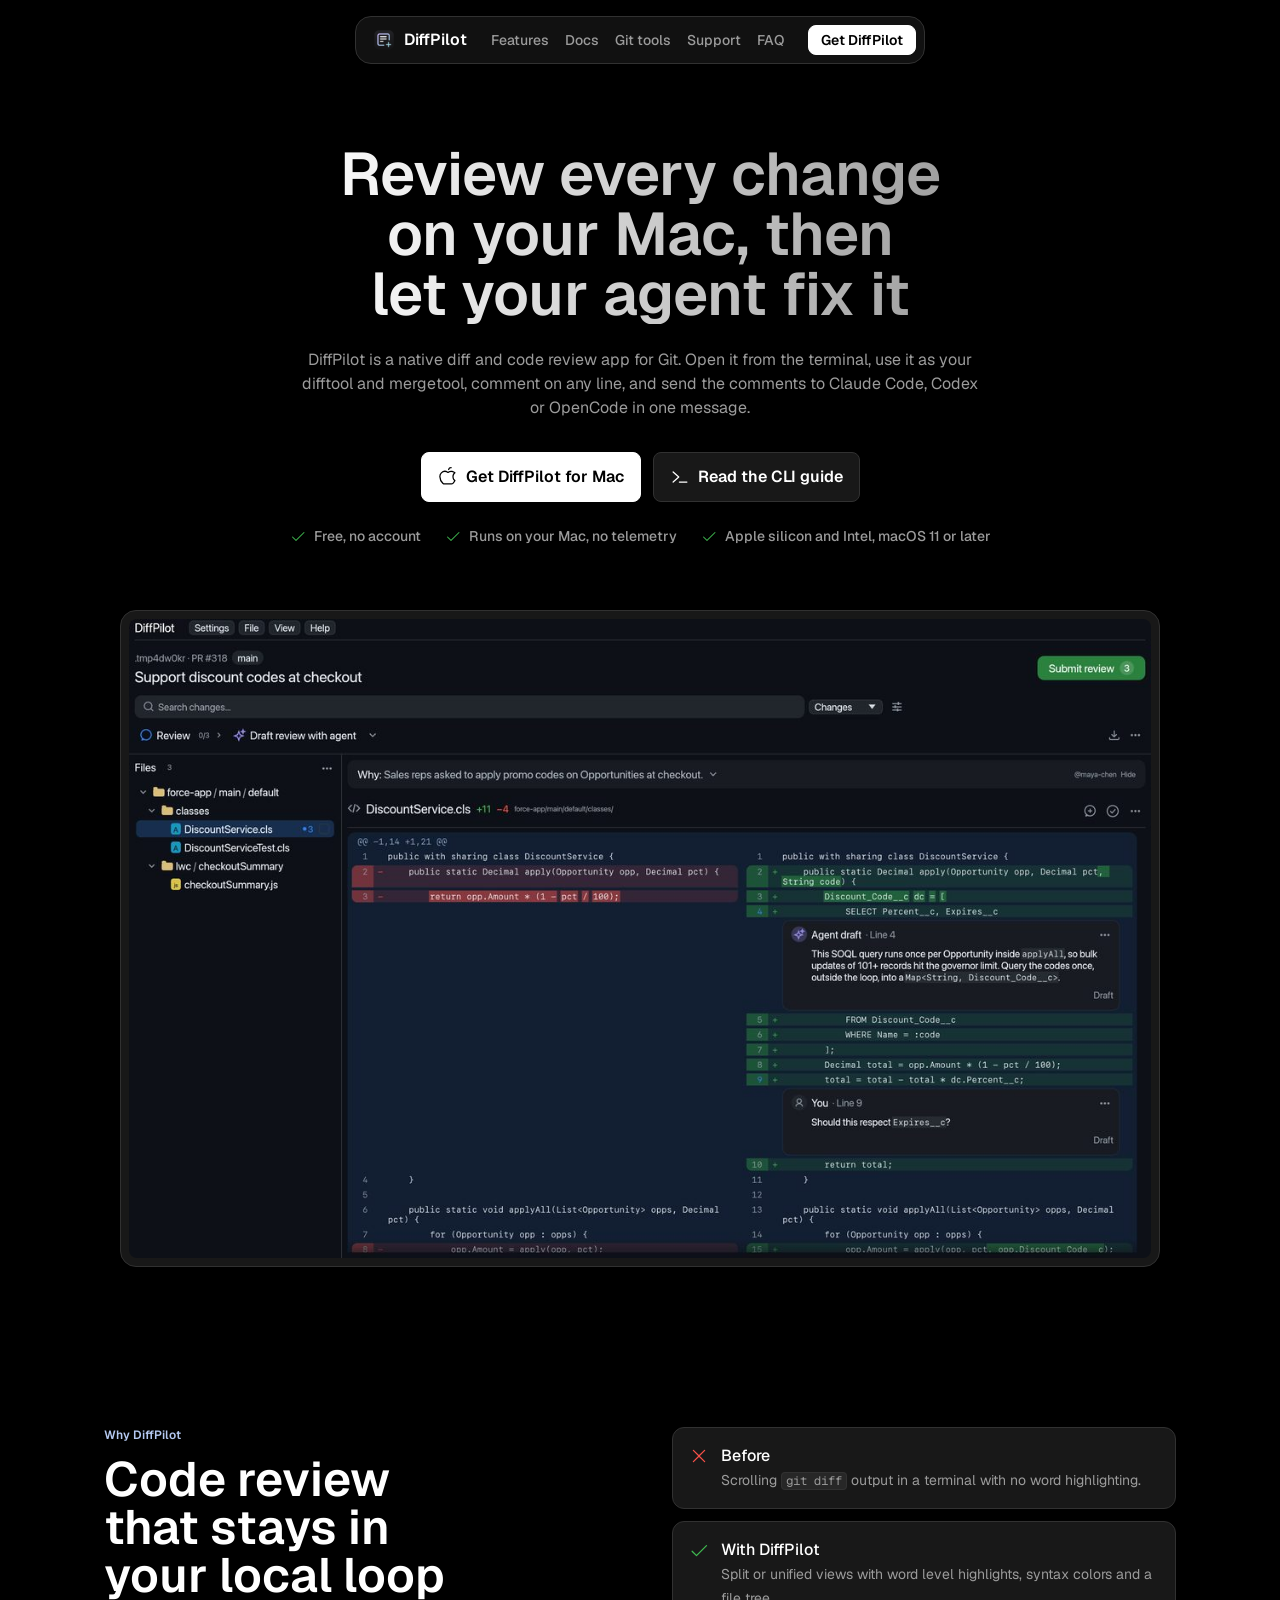
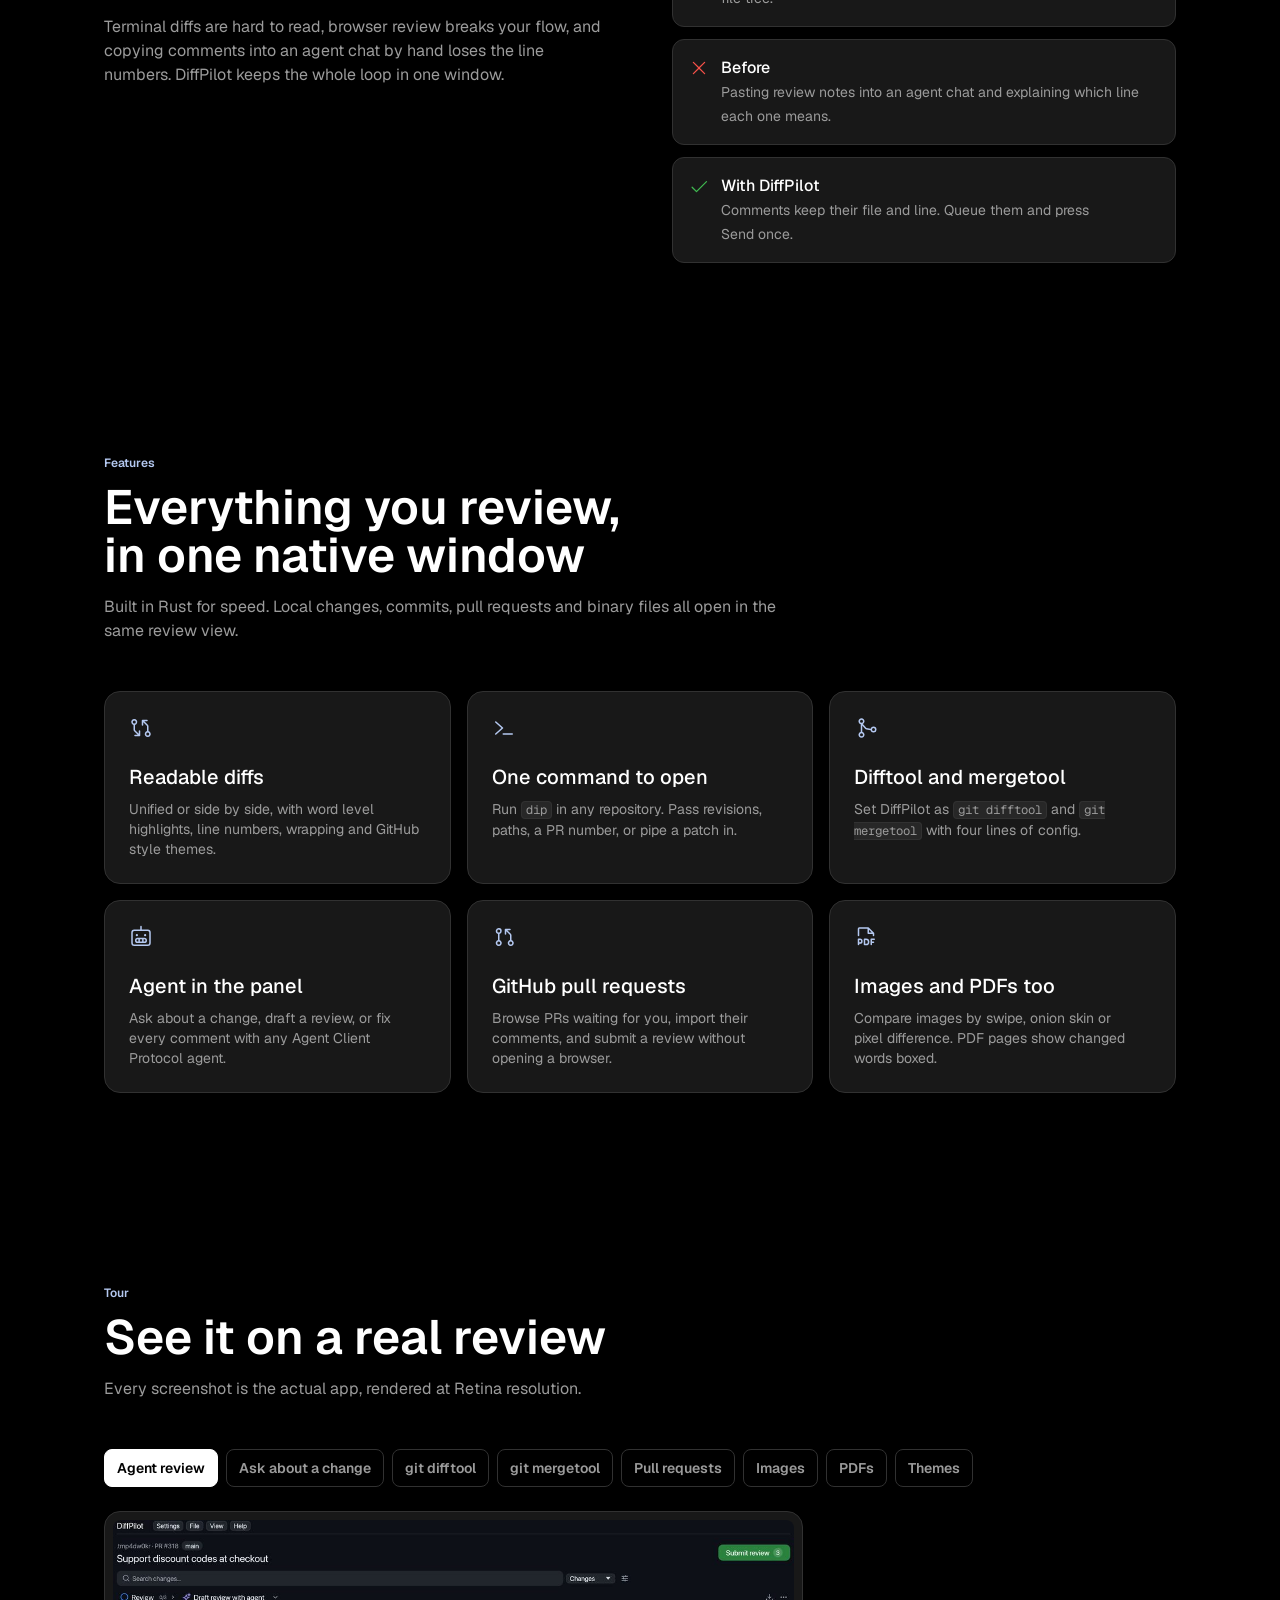
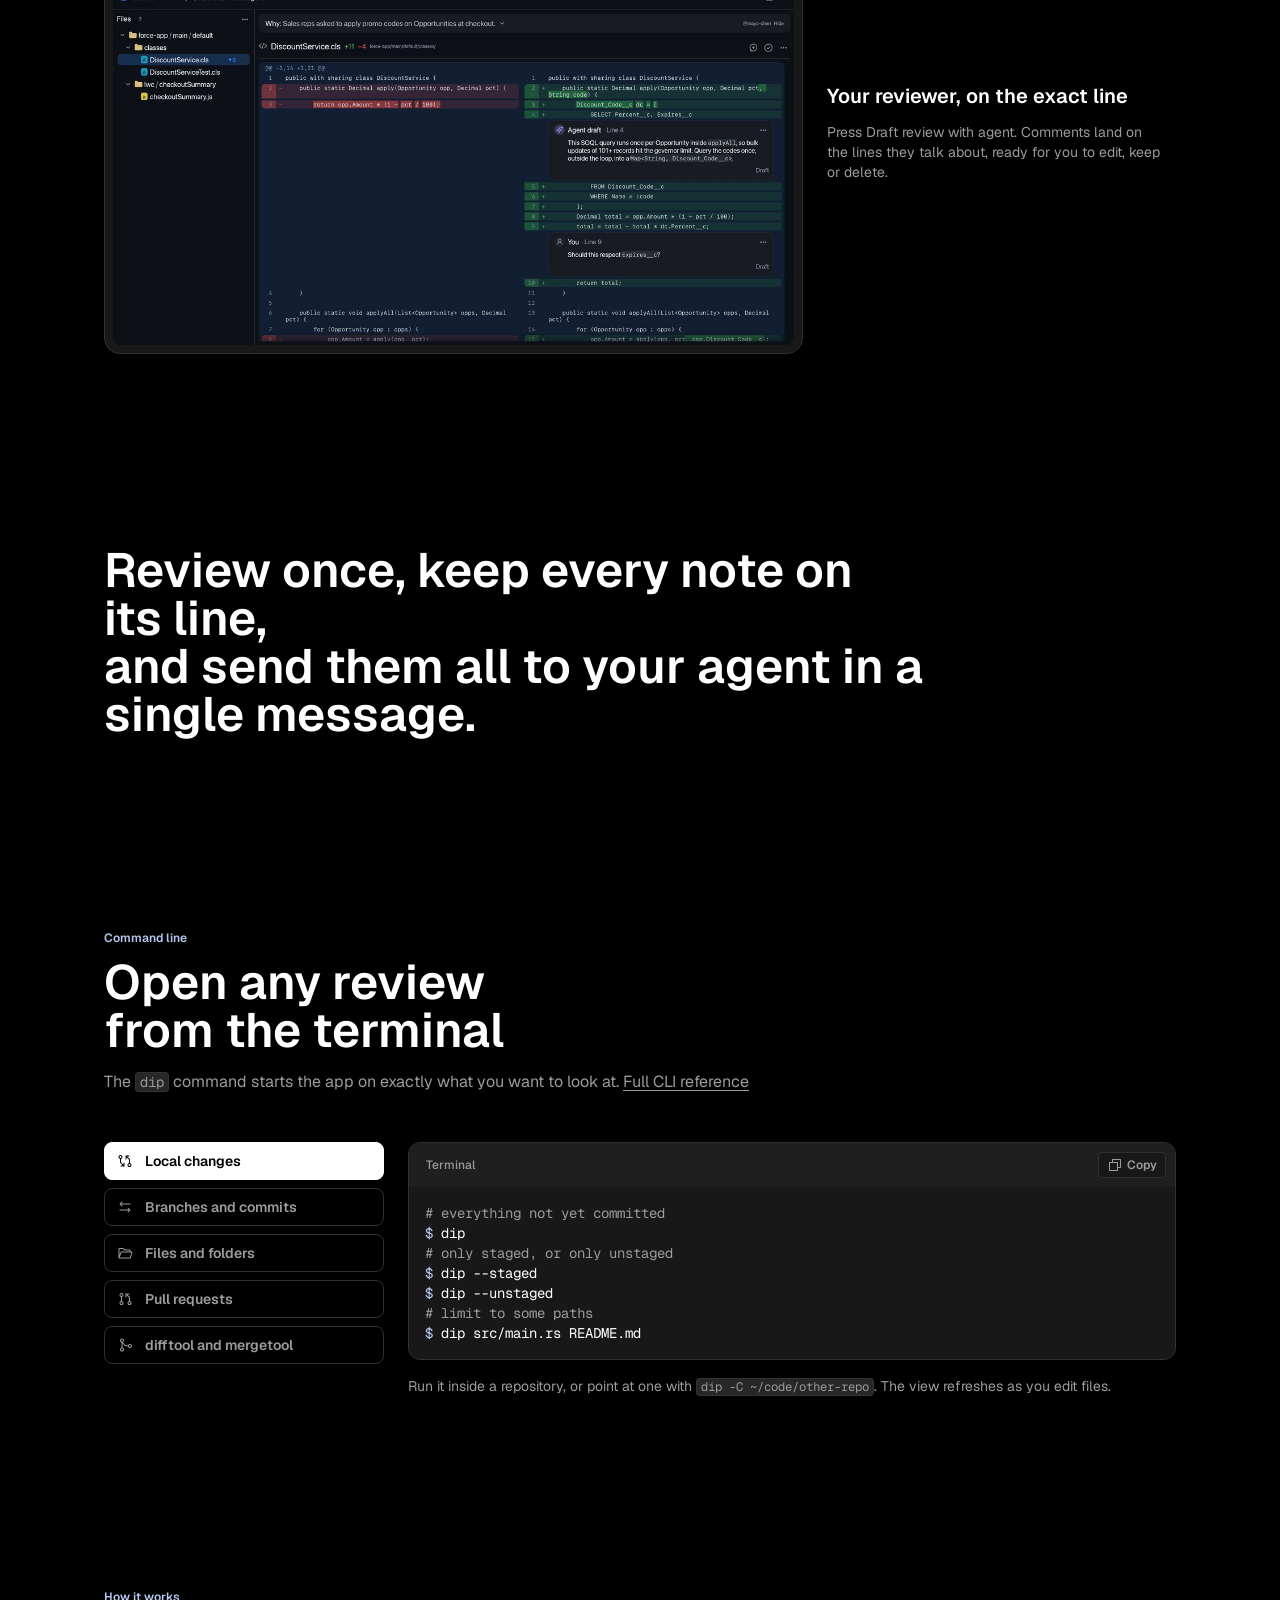
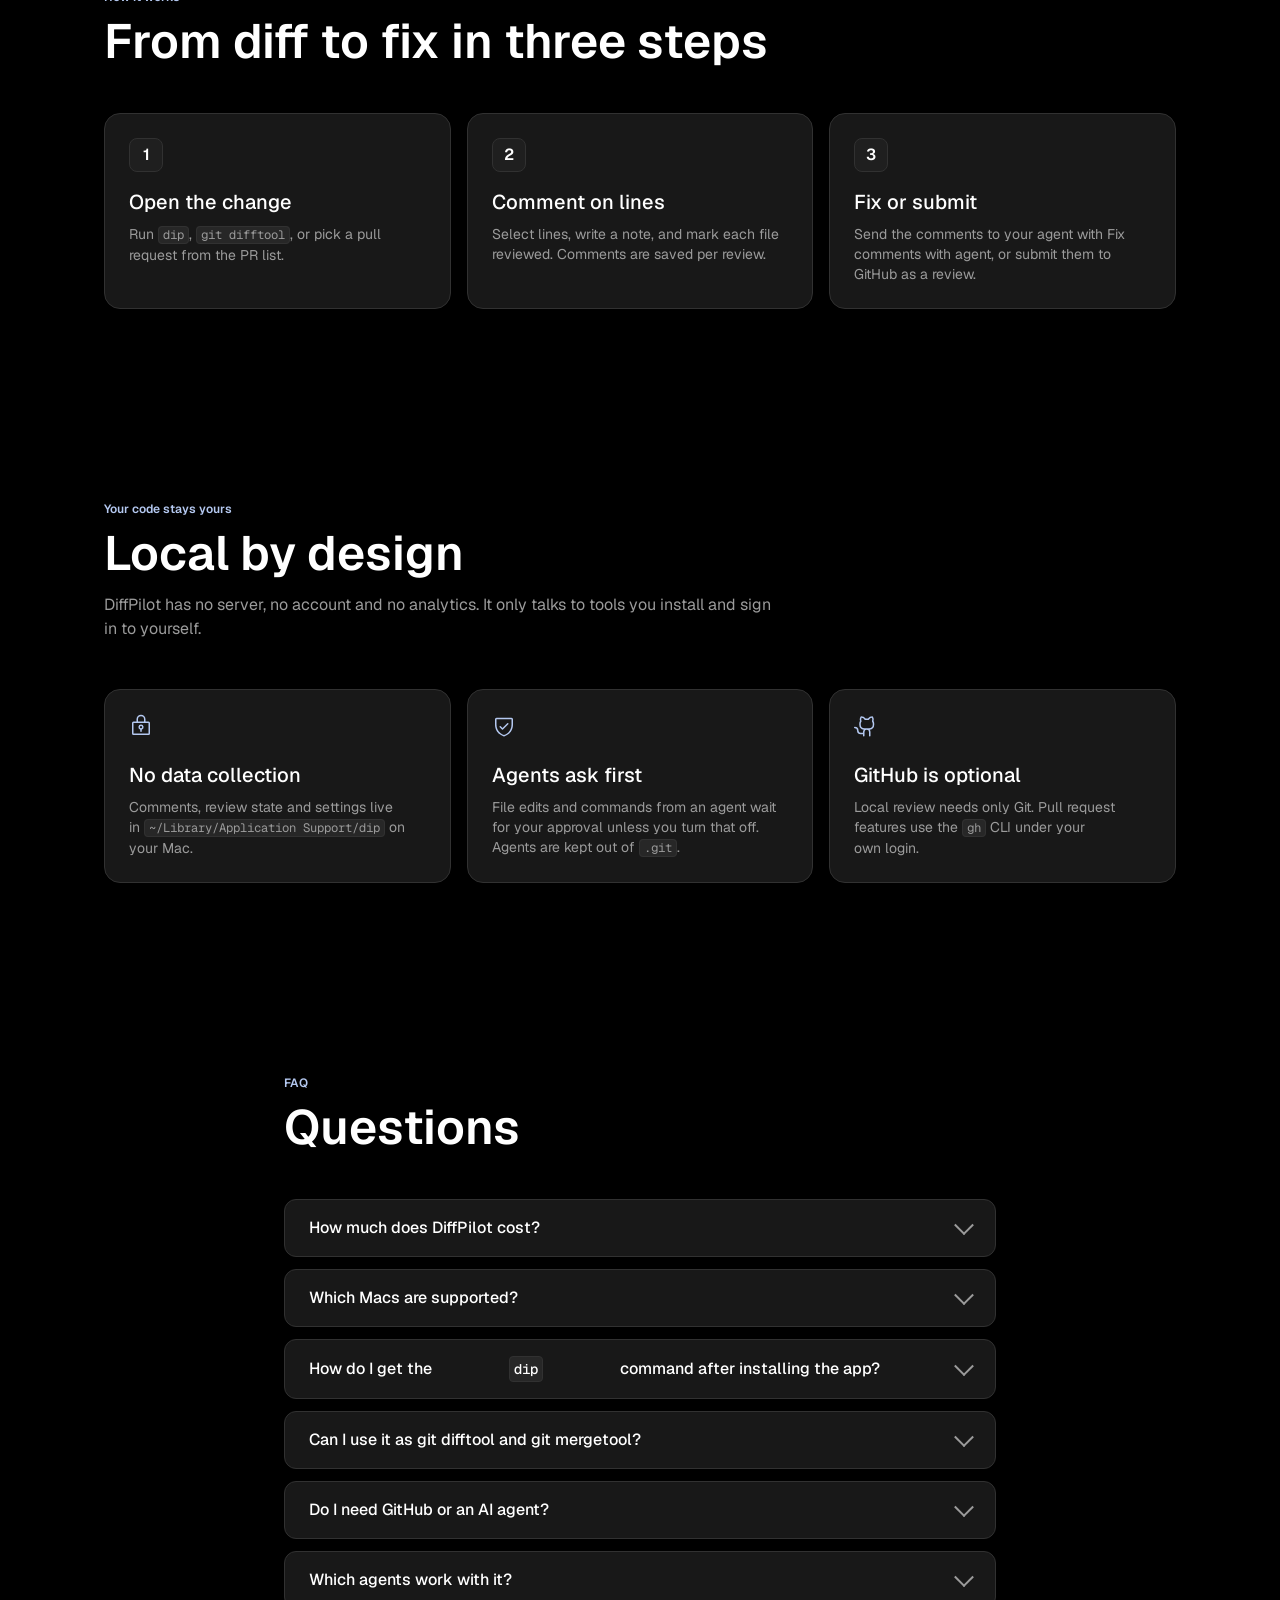
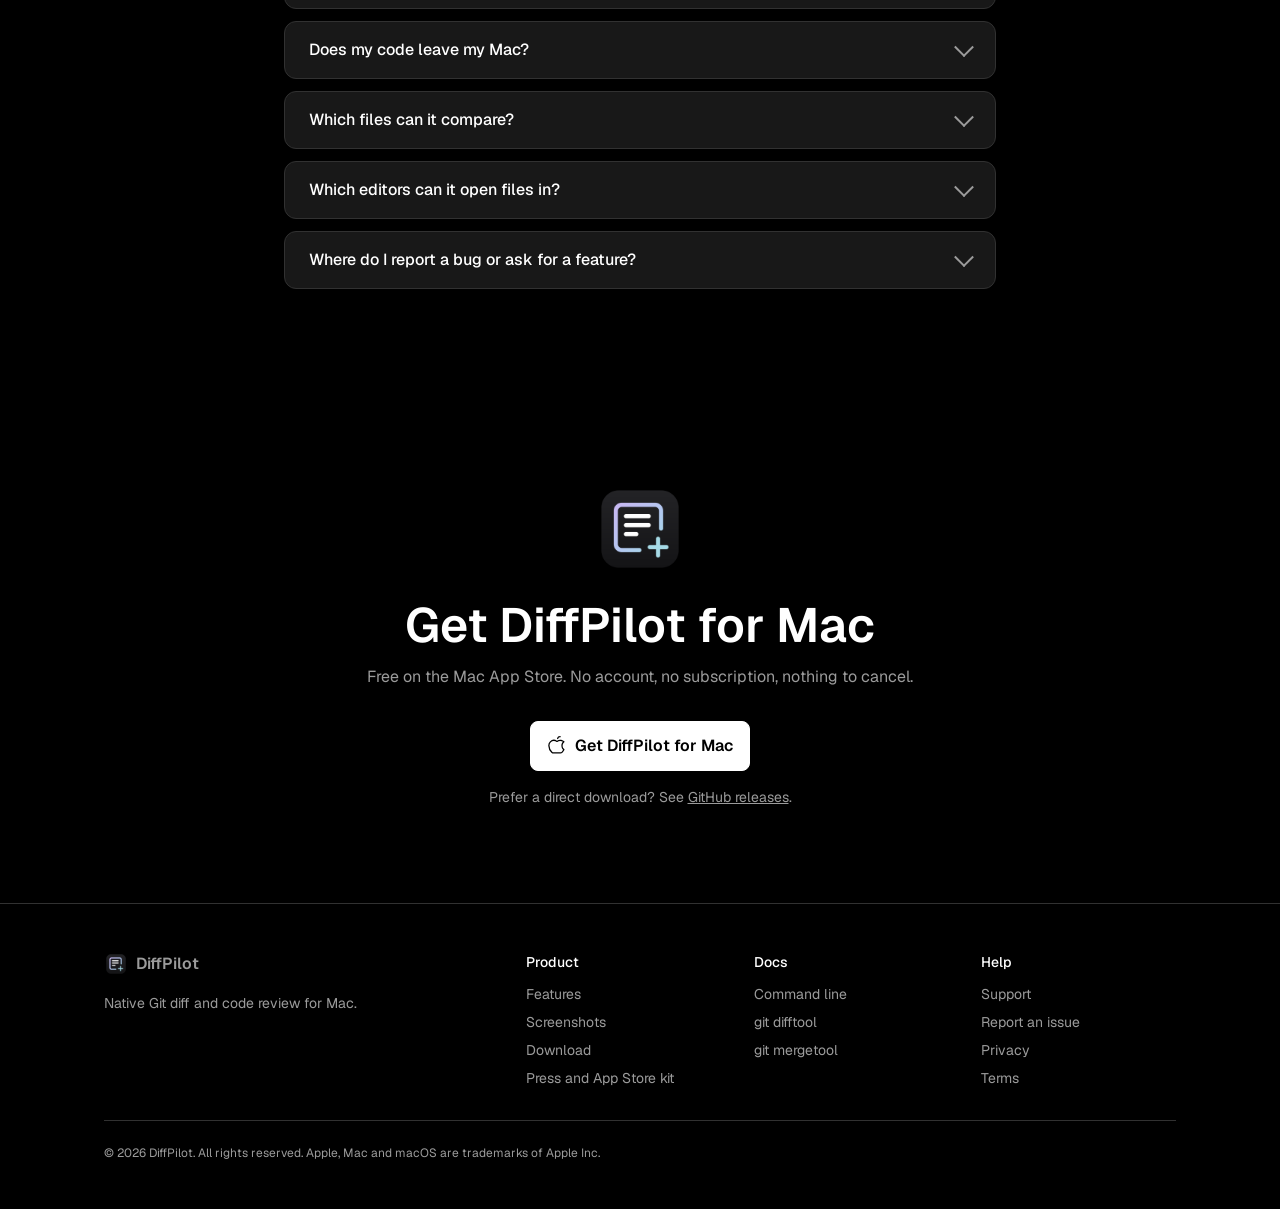
==== index.html @ 8ba7419d "site: add DiffPilot GitHub Pages website Static landing, docs, support, privacy, terms, App Store ki" ====
<!doctype html>
<html lang="en" class="no-js">
<head>
<meta charset="utf-8">
<meta name="viewport" content="width=device-width,initial-scale=1">
<title>DiffPilot: native Git diff and code review for Mac</title>
<meta name="description" content="Review local changes, pull requests, images and PDFs in a fast native Mac app. Use it as your git difftool and mergetool, and send review comments to your coding agent in one step.">
<link rel="canonical" href="https://tzutalin.github.io/DiffPilot/">
<meta property="og:title" content="DiffPilot: native Git diff and code review for Mac">
<meta property="og:description" content="Review local changes and pull requests in a native Mac app, then hand the comments to your coding agent.">
<meta property="og:type" content="website">
<meta property="og:url" content="https://tzutalin.github.io/DiffPilot/">
<meta property="og:image" content="https://tzutalin.github.io/DiffPilot/assets/og.jpg">
<meta name="twitter:card" content="summary_large_image">
<meta name="theme-color" content="#000000">
<link rel="icon" href="favicon.png" type="image/png">
<link rel="apple-touch-icon" href="apple-touch-icon.png">
<link rel="preload" href="assets/fonts/geist.woff2" as="font" type="font/woff2" crossorigin>
<link rel="stylesheet" href="styles.css">
<script type="application/ld+json">
{"@context":"https://schema.org","@type":"SoftwareApplication","name":"DiffPilot","operatingSystem":"macOS 11 or later","applicationCategory":"DeveloperApplication","description":"Native Git diff and code review app for Mac with a command line tool, git difftool and mergetool support, and coding agent integration.","url":"https://tzutalin.github.io/DiffPilot/","image":"https://tzutalin.github.io/DiffPilot/assets/og.jpg"}
</script>
</head>
<body>
<a class="skip" href="#main">Skip to content</a>
<header>
<nav class="nav" aria-label="Primary">
  <a class="brand title-3" href="./" aria-current="page"><img src="assets/app-icon.png" alt="" width="24" height="24">DiffPilot</a>
  <div class="links body-5" id="menu">
    <a href="#features">Features</a>
    <a href="docs.html">Docs</a>
    <a href="docs.html#git-difftool">Git tools</a>
    <a href="support.html">Support</a>
    <a href="#faq">FAQ</a>
  </div>
  <a class="btn primary sm cta" href="#download">Get DiffPilot</a>
  <button class="toggle" type="button" aria-label="Open menu" aria-expanded="false" aria-controls="menu"><span></span><span></span></button>
</nav>
</header>

<main id="main">
<!-- Hero -->
<section class="hero">
  <div class="wrap">
    <h1 class="heading-1">Review every change<br class="lg-br"> on your Mac, then<br class="lg-br"> let your agent fix it</h1>
    <p class="sub body-3">DiffPilot is a native diff and code review app for Git. Open it from the terminal, use it as your difftool and mergetool, comment on any line, and send the comments to Claude Code, Codex or OpenCode in one message.</p>
    <div class="actions">
      <a class="btn primary lg" href="#download"><span class="i" style="--src:url(assets/icons/apple-logo.svg)"></span>Get DiffPilot for Mac</a>
      <a class="btn lg" href="docs.html"><span class="i" style="--src:url(assets/icons/terminal.svg)"></span>Read the CLI guide</a>
    </div>
    <ul class="proof caption-1">
      <li><span class="i i-sm" style="--src:url(assets/icons/check.svg)"></span>Free, no account</li>
      <li><span class="i i-sm" style="--src:url(assets/icons/check.svg)"></span>Runs on your Mac, no telemetry</li>
      <li><span class="i i-sm" style="--src:url(assets/icons/check.svg)"></span>Apple silicon and Intel, macOS 11 or later</li>
    </ul>
    <div class="frame">
      <img src="assets/screens/agent-review.jpg" srcset="assets/screens/agent-review-sm.jpg 1200w, assets/screens/agent-review.jpg 2000w" sizes="(min-width:1100px) 1024px, 100vw" width="2000" height="1250" alt="DiffPilot reviewing a Salesforce Apex pull request in split view, with agent drafted comments placed on lines 4 and 16 and the agent panel open on the right" fetchpriority="high">
    </div>
  </div>
</section>

<!-- Problem to solution -->
<section aria-labelledby="why-title">
  <div class="wrap split">
    <div class="head reveal">
      <span class="eyebrow caption-3">Why DiffPilot</span>
      <h2 id="why-title" class="heading-2">Code review that stays in your local loop</h2>
      <p class="body-3">Terminal diffs are hard to read, browser review breaks your flow, and copying comments into an agent chat by hand loses the line numbers. DiffPilot keeps the whole loop in one window.</p>
    </div>
    <ul class="compare-list reveal">
      <li><span class="i x" style="--src:url(assets/icons/x.svg)"></span><span><span class="body-2">Before</span><br><span class="body-6 before">Scrolling <code>git diff</code> output in a terminal with no word highlighting.</span></span></li>
      <li><span class="i ok" style="--src:url(assets/icons/check.svg)"></span><span><span class="body-2">With DiffPilot</span><br><span class="body-6 before">Split or unified views with word level highlights, syntax colors and a file tree.</span></span></li>
      <li><span class="i x" style="--src:url(assets/icons/x.svg)"></span><span><span class="body-2">Before</span><br><span class="body-6 before">Pasting review notes into an agent chat and explaining which line each one means.</span></span></li>
      <li><span class="i ok" style="--src:url(assets/icons/check.svg)"></span><span><span class="body-2">With DiffPilot</span><br><span class="body-6 before">Comments keep their file and line. Queue them and press Send once.</span></span></li>
    </ul>
  </div>
</section>

<!-- Benefits -->
<section id="features" aria-labelledby="features-title">
  <div class="wrap">
    <div class="head reveal">
      <span class="eyebrow caption-3">Features</span>
      <h2 id="features-title" class="heading-2">Everything you review, in one native window</h2>
      <p class="body-3">Built in Rust for speed. Local changes, commits, pull requests and binary files all open in the same review view.</p>
    </div>
    <div class="grid three">
      <article class="card reveal"><span class="i i-lg" style="--src:url(assets/icons/git-diff.svg)"></span><h3 class="title-1">Readable diffs</h3><p class="body-6">Unified or side by side, with word level highlights, line numbers, wrapping and GitHub style themes.</p></article>
      <article class="card reveal"><span class="i i-lg" style="--src:url(assets/icons/terminal.svg)"></span><h3 class="title-1">One command to open</h3><p class="body-6">Run <code>dip</code> in any repository. Pass revisions, paths, a PR number, or pipe a patch in.</p></article>
      <article class="card reveal"><span class="i i-lg" style="--src:url(assets/icons/git-merge.svg)"></span><h3 class="title-1">Difftool and mergetool</h3><p class="body-6">Set DiffPilot as <code>git difftool</code> and <code>git mergetool</code> with four lines of config.</p></article>
      <article class="card reveal"><span class="i i-lg" style="--src:url(assets/icons/robot.svg)"></span><h3 class="title-1">Agent in the panel</h3><p class="body-6">Ask about a change, draft a review, or fix every comment with any Agent Client Protocol agent.</p></article>
      <article class="card reveal"><span class="i i-lg" style="--src:url(assets/icons/git-pull-request.svg)"></span><h3 class="title-1">GitHub pull requests</h3><p class="body-6">Browse PRs waiting for you, import their comments, and submit a review without opening a browser.</p></article>
      <article class="card reveal"><span class="i i-lg" style="--src:url(assets/icons/file-pdf.svg)"></span><h3 class="title-1">Images and PDFs too</h3><p class="body-6">Compare images by swipe, onion skin or pixel difference. PDF pages show changed words boxed.</p></article>
    </div>
  </div>
</section>

<!-- Showcase -->
<section id="tour" aria-labelledby="tour-title">
  <div class="wrap">
    <div class="head reveal">
      <span class="eyebrow caption-3">Tour</span>
      <h2 id="tour-title" class="heading-2">See it on a real review</h2>
      <p class="body-3">Every screenshot is the actual app, rendered at Retina resolution.</p>
    </div>
    <div class="tabs reveal" role="tablist" aria-label="Screenshots">
      <button class="tab" role="tab" id="t-agent" aria-controls="p-agent" aria-selected="true">Agent review</button>
      <button class="tab" role="tab" id="t-ask" aria-controls="p-ask" aria-selected="false" tabindex="-1">Ask about a change</button>
      <button class="tab" role="tab" id="t-difftool" aria-controls="p-difftool" aria-selected="false" tabindex="-1">git difftool</button>
      <button class="tab" role="tab" id="t-merge" aria-controls="p-merge" aria-selected="false" tabindex="-1">git mergetool</button>
      <button class="tab" role="tab" id="t-prs" aria-controls="p-prs" aria-selected="false" tabindex="-1">Pull requests</button>
      <button class="tab" role="tab" id="t-image" aria-controls="p-image" aria-selected="false" tabindex="-1">Images</button>
      <button class="tab" role="tab" id="t-pdf" aria-controls="p-pdf" aria-selected="false" tabindex="-1">PDFs</button>
      <button class="tab" role="tab" id="t-themes" aria-controls="p-themes" aria-selected="false" tabindex="-1">Themes</button>
    </div>
    <div class="panel" role="tabpanel" id="p-agent" aria-labelledby="t-agent">
      <div class="frame"><a class="zoom" href="assets/screens/agent-review.jpg"><img loading="lazy" src="assets/screens/agent-review-sm.jpg" width="1200" height="750" alt="Agent drafted review comments on a Salesforce DiscountService class"></a></div>
      <div><h3 class="heading-6">Your reviewer, on the exact line</h3><p class="body-6">Press Draft review with agent. Comments land on the lines they talk about, ready for you to edit, keep or delete.</p></div>
    </div>
    <div class="panel" role="tabpanel" id="p-ask" aria-labelledby="t-ask" hidden>
      <div class="frame"><a class="zoom" href="assets/screens/ask-agent.jpg"><img loading="lazy" src="assets/screens/ask-agent-sm.jpg" width="1200" height="750" alt="Agent panel explaining the selected lines, listing risks and a recommendation"></a></div>
      <div><h3 class="heading-6">Ask about any change</h3><p class="body-6">Select lines and choose Ask agent. The answer shows up in the side panel, with risks and a suggested fix.</p></div>
    </div>
    <div class="panel" role="tabpanel" id="p-difftool" aria-labelledby="t-difftool" hidden>
      <div class="frame"><a class="zoom" href="assets/screens/difftool.jpg"><img loading="lazy" src="assets/screens/difftool-sm.jpg" width="1200" height="750" alt="DiffPilot opened by git difftool, showing two changed Apex classes in split view"></a></div>
      <div><h3 class="heading-6">git difftool, every file at once</h3><p class="body-6">With <code>--dir-diff</code>, all changed files open in one window with a file tree. Copy a block from one side to the other with the arrow buttons.</p><p class="body-6"><a href="docs.html#git-difftool">Set it up</a></p></div>
    </div>
    <div class="panel" role="tabpanel" id="p-merge" aria-labelledby="t-merge" hidden>
      <div class="frame"><a class="zoom" href="assets/screens/mergetool.jpg"><img loading="lazy" src="assets/screens/mergetool-sm.jpg" width="1200" height="750" alt="Three way merge view with local, base and remote columns for each conflict"></a></div>
      <div><h3 class="heading-6">Three way merge for conflicts</h3><p class="body-6">Local, base and remote sit side by side for every conflict. Pick a side, combine both, or type the resolution, then Save and exit.</p><p class="body-6"><a href="docs.html#git-mergetool">Set it up</a></p></div>
    </div>
    <div class="panel" role="tabpanel" id="p-prs" aria-labelledby="t-prs" hidden>
      <div class="frame"><a class="zoom" href="assets/screens/pull-requests.jpg"><img loading="lazy" src="assets/screens/pull-requests-sm.jpg" width="1200" height="750" alt="Pull request list grouped by review requested, my PRs and assigned to me"></a></div>
      <div><h3 class="heading-6">Every PR that needs you</h3><p class="body-6">Review requests, your own PRs and assignments in one list, through the GitHub CLI you already use.</p></div>
    </div>
    <div class="panel" role="tabpanel" id="p-image" aria-labelledby="t-image" hidden>
      <div class="frame"><a class="zoom" href="assets/screens/image-compare.jpg"><img loading="lazy" src="assets/screens/image-compare-sm.jpg" width="1200" height="750" alt="A changed banner image shown before and after, with the changed area boxed"></a></div>
      <div><h3 class="heading-6">Images, compared four ways</h3><p class="body-6">Side by side, swipe, onion skin or difference. Changed areas are boxed and the percentage of changed pixels is shown.</p></div>
    </div>
    <div class="panel" role="tabpanel" id="p-pdf" aria-labelledby="t-pdf" hidden>
      <div class="frame"><a class="zoom" href="assets/screens/pdf-compare.jpg"><img loading="lazy" src="assets/screens/pdf-compare-sm.jpg" width="1200" height="750" alt="An order form PDF compared page by page with changed numbers highlighted"></a></div>
      <div><h3 class="heading-6">PDFs, page by page</h3><p class="body-6">DiffPilot opens on the first page that changed and boxes the changed words. Switch to Visual for layout changes.</p></div>
    </div>
    <div class="panel" role="tabpanel" id="p-themes" aria-labelledby="t-themes" hidden>
      <div class="frame"><a class="zoom" href="assets/screens/themes.jpg"><img loading="lazy" src="assets/screens/themes-sm.jpg" width="1200" height="750" alt="Appearance settings with a gallery of light and dark themes"></a></div>
      <div><h3 class="heading-6">Make it yours</h3><p class="body-6">GitHub light and dark plus a gallery of editor themes, adjustable fonts, custom shortcuts and 15 interface languages.</p></div>
    </div>
  </div>
</section>

<!-- Tagline reveal -->
<section class="tagline" aria-label="Summary">
  <div class="wrap"><p>Review once, keep every note on its line,<br>and send them all to your agent in a single message.</p></div>
</section>

<!-- CLI quick start -->
<section id="cli" aria-labelledby="cli-title">
  <div class="wrap">
    <div class="head reveal">
      <span class="eyebrow caption-3">Command line</span>
      <h2 id="cli-title" class="heading-2">Open any review from the terminal</h2>
      <p class="body-3">The <code>dip</code> command starts the app on exactly what you want to look at. <a class="muted" href="docs.html#cli" style="text-decoration:underline;text-underline-offset:3px">Full CLI reference</a></p>
    </div>
    <div class="term reveal">
      <div class="tabs" role="tablist" aria-label="Command examples">
        <button class="tab" role="tab" id="c-local" aria-controls="cp-local" aria-selected="true"><span class="i i-sm" style="--src:url(assets/icons/git-diff.svg)"></span>Local changes</button>
        <button class="tab" role="tab" id="c-rev" aria-controls="cp-rev" aria-selected="false" tabindex="-1"><span class="i i-sm" style="--src:url(assets/icons/arrows-left-right.svg)"></span>Branches and commits</button>
        <button class="tab" role="tab" id="c-files" aria-controls="cp-files" aria-selected="false" tabindex="-1"><span class="i i-sm" style="--src:url(assets/icons/folder-open.svg)"></span>Files and folders</button>
        <button class="tab" role="tab" id="c-pr" aria-controls="cp-pr" aria-selected="false" tabindex="-1"><span class="i i-sm" style="--src:url(assets/icons/git-pull-request.svg)"></span>Pull requests</button>
        <button class="tab" role="tab" id="c-git" aria-controls="cp-git" aria-selected="false" tabindex="-1"><span class="i i-sm" style="--src:url(assets/icons/git-merge.svg)"></span>difftool and mergetool</button>
      </div>
      <div>
        <div class="panel" role="tabpanel" id="cp-local" aria-labelledby="c-local">
          <div class="code"><div class="bar caption-4"><span>Terminal</span><button class="copy" type="button" data-copy="x-local"><span class="i i-sm" style="--src:url(assets/icons/copy.svg)"></span><span class="label">Copy</span></button></div>
<pre id="x-local"><span class="c"># everything not yet committed</span>
<span class="p">$ </span>dip
<span class="c"># only staged, or only unstaged</span>
<span class="p">$ </span>dip --staged
<span class="p">$ </span>dip --unstaged
<span class="c"># limit to some paths</span>
<span class="p">$ </span>dip src/main.rs README.md</pre></div>
          <p class="body-6 muted">Run it inside a repository, or point at one with <code>dip -C ~/code/other-repo</code>. The view refreshes as you edit files.</p>
        </div>
        <div class="panel" role="tabpanel" id="cp-rev" aria-labelledby="c-rev" hidden>
          <div class="code"><div class="bar caption-4"><span>Terminal</span><button class="copy" type="button" data-copy="x-rev"><span class="i i-sm" style="--src:url(assets/icons/copy.svg)"></span><span class="label">Copy</span></button></div>
<pre id="x-rev"><span class="c"># the last commit</span>
<span class="p">$ </span>dip HEAD~1 HEAD
<span class="c"># a feature branch against main</span>
<span class="p">$ </span>dip main..feature/discount-codes
<span class="p">$ </span>dip --from main --to feature/discount-codes
<span class="c"># your working tree against the remote branch</span>
<span class="p">$ </span>dip . origin/dev</pre></div>
          <p class="body-6 muted">Anything Git accepts as a revision works: tags, SHAs, <code>A..B</code> ranges.</p>
        </div>
        <div class="panel" role="tabpanel" id="cp-files" aria-labelledby="c-files" hidden>
          <div class="code"><div class="bar caption-4"><span>Terminal</span><button class="copy" type="button" data-copy="x-files"><span class="i i-sm" style="--src:url(assets/icons/copy.svg)"></span><span class="label">Copy</span></button></div>
<pre id="x-files"><span class="c"># two files or two folders, no Git needed</span>
<span class="p">$ </span>dip --compare old/config.json new/config.json
<span class="p">$ </span>dip --compare release-1.4/ release-1.5/
<span class="c"># copy blocks between two files and save</span>
<span class="p">$ </span>dip --compare-edit left.yaml right.yaml
<span class="c"># comment on whole files, not just a diff</span>
<span class="p">$ </span>dip --files
<span class="c"># any patch from stdin</span>
<span class="p">$ </span>git diff | dip -</pre></div>
          <p class="body-6 muted">You can also drop a folder on the Dock icon, or choose DiffPilot from Open With in Finder.</p>
        </div>
        <div class="panel" role="tabpanel" id="cp-pr" aria-labelledby="c-pr" hidden>
          <div class="code"><div class="bar caption-4"><span>Terminal</span><button class="copy" type="button" data-copy="x-pr"><span class="i i-sm" style="--src:url(assets/icons/copy.svg)"></span><span class="label">Copy</span></button></div>
<pre id="x-pr"><span class="c"># by number, URL or branch (needs the GitHub CLI)</span>
<span class="p">$ </span>dip --pr 318
<span class="p">$ </span>dip --pr https://github.com/acme/revenue-cloud/pull/318
<span class="c"># start a review over, clearing saved comments</span>
<span class="p">$ </span>dip --pr 318 --clean</pre></div>
          <p class="body-6 muted">Sign in once with <code>gh auth login</code>. GitHub Enterprise works through <code>GH_HOST</code>.</p>
        </div>
        <div class="panel" role="tabpanel" id="cp-git" aria-labelledby="c-git" hidden>
          <div class="code"><div class="bar caption-4"><span>~/.gitconfig</span><button class="copy" type="button" data-copy="x-git"><span class="i i-sm" style="--src:url(assets/icons/copy.svg)"></span><span class="label">Copy</span></button></div>
<pre id="x-git">[diff]
	tool = dip
[difftool "dip"]
	cmd = dip --compare "$LOCAL" "$REMOTE"
[difftool]
	prompt = false
[merge]
	tool = dip
[mergetool "dip"]
	cmd = dip --merge "$LOCAL" "$BASE" "$REMOTE" "$MERGED"
	trustExitCode = true
[mergetool]
	prompt = false</pre></div>
          <p class="body-6 muted">Then run <code>git difftool --dir-diff</code> or <code>git mergetool</code>. <a href="docs.html#git-difftool" style="text-decoration:underline;text-underline-offset:3px">Step by step guide</a></p>
        </div>
      </div>
    </div>
  </div>
</section>

<!-- How it works -->
<section id="how" aria-labelledby="how-title">
  <div class="wrap">
    <div class="head reveal">
      <span class="eyebrow caption-3">How it works</span>
      <h2 id="how-title" class="heading-2">From diff to fix in three steps</h2>
    </div>
    <ol class="steps three">
      <li class="card reveal"><h3 class="title-1">Open the change</h3><p class="body-6">Run <code>dip</code>, <code>git difftool</code>, or pick a pull request from the PR list.</p></li>
      <li class="card reveal"><h3 class="title-1">Comment on lines</h3><p class="body-6">Select lines, write a note, and mark each file reviewed. Comments are saved per review.</p></li>
      <li class="card reveal"><h3 class="title-1">Fix or submit</h3><p class="body-6">Send the comments to your agent with Fix comments with agent, or submit them to GitHub as a review.</p></li>
    </ol>
  </div>
</section>

<!-- Proof: privacy and trust -->
<section aria-labelledby="trust-title">
  <div class="wrap">
    <div class="head reveal">
      <span class="eyebrow caption-3">Your code stays yours</span>
      <h2 id="trust-title" class="heading-2">Local by design</h2>
      <p class="body-3">DiffPilot has no server, no account and no analytics. It only talks to tools you install and sign in to yourself.</p>
    </div>
    <div class="grid three">
      <article class="card reveal"><span class="i i-lg" style="--src:url(assets/icons/lock-key.svg)"></span><h3 class="title-1">No data collection</h3><p class="body-6">Comments, review state and settings live in <code>~/Library/Application Support/dip</code> on your Mac.</p></article>
      <article class="card reveal"><span class="i i-lg" style="--src:url(assets/icons/shield-check.svg)"></span><h3 class="title-1">Agents ask first</h3><p class="body-6">File edits and commands from an agent wait for your approval unless you turn that off. Agents are kept out of <code>.git</code>.</p></article>
      <article class="card reveal"><span class="i i-lg" style="--src:url(assets/icons/github-logo.svg)"></span><h3 class="title-1">GitHub is optional</h3><p class="body-6">Local review needs only Git. Pull request features use the <code>gh</code> CLI under your own login.</p></article>
    </div>
  </div>
</section>

<!-- FAQ -->
<section id="faq" aria-labelledby="faq-title">
  <div class="wrap narrow">
    <div class="head reveal"><span class="eyebrow caption-3">FAQ</span><h2 id="faq-title" class="heading-2">Questions</h2></div>
    <details><summary class="title-3">How much does DiffPilot cost?</summary><div class="a body-6"><p>DiffPilot is free. There is no account, subscription or in app purchase.</p></div></details>
    <details><summary class="title-3">Which Macs are supported?</summary><div class="a body-6"><p>macOS 11 Big Sur or later, on Apple silicon and Intel Macs.</p></div></details>
    <details><summary class="title-3">How do I get the <code>dip</code> command after installing the app?</summary><div class="a body-6"><p>Link the binary inside the app into your PATH once:</p><p><code>ln -sf /Applications/DiffPilot.app/Contents/MacOS/dip ~/.local/bin/dip</code></p><p>See <a href="docs.html#install-cli" style="text-decoration:underline">Install the command line tool</a> for other options.</p></div></details>
    <details><summary class="title-3">Can I use it as git difftool and git mergetool?</summary><div class="a body-6"><p>Yes. Add the config shown in the <a href="docs.html#git-difftool" style="text-decoration:underline">Git tools guide</a>. The mergetool writes the merged file and tells Git whether you finished, so <code>trustExitCode</code> works.</p></div></details>
    <details><summary class="title-3">Do I need GitHub or an AI agent?</summary><div class="a body-6"><p>No. Diffs, comments, the difftool and the mergetool all work with only Git installed. GitHub and agent features turn on when you set them up.</p></div></details>
    <details><summary class="title-3">Which agents work with it?</summary><div class="a body-6"><p>Any agent that speaks the Agent Client Protocol. Presets are included for Claude Code, Codex and OpenCode, and you can enter a custom command.</p></div></details>
    <details><summary class="title-3">Does my code leave my Mac?</summary><div class="a body-6"><p>DiffPilot itself sends nothing anywhere. If you use an agent, what it sends to its model provider follows that agent's own settings. GitHub features go through your <code>gh</code> login.</p></div></details>
    <details><summary class="title-3">Which files can it compare?</summary><div class="a body-6"><p>Any text or source file with syntax highlighting, plus Markdown and Mermaid previews, Jupyter notebooks, images (PNG, JPEG, GIF, WebP, BMP) and PDFs. Other binary files can still be commented on and marked reviewed.</p></div></details>
    <details><summary class="title-3">Which editors can it open files in?</summary><div class="a body-6"><p>Visual Studio Code or Zed. Pick one during first run setup or later in Settings.</p></div></details>
    <details><summary class="title-3">Where do I report a bug or ask for a feature?</summary><div class="a body-6"><p>Open an issue on <a href="https://github.com/tzutalin/DiffPilot/issues/new/choose" style="text-decoration:underline">GitHub</a>. The <a href="support.html" style="text-decoration:underline">Support page</a> lists what to include.</p></div></details>
  </div>
</section>

<!-- Final CTA -->
<section id="download" class="final" aria-labelledby="dl-title">
  <div class="wrap reveal">
    <img src="assets/app-icon.png" alt="DiffPilot app icon" width="96" height="96" style="margin:0 auto var(--s-300)">
    <h2 id="dl-title" class="heading-2">Get DiffPilot for Mac</h2>
    <p class="body-3">Free on the Mac App Store. No account, no subscription, nothing to cancel.</p>
    <div class="actions">
      <a class="btn primary lg" href="https://apps.apple.com/app/id0000000000"><span class="i" style="--src:url(assets/icons/apple-logo.svg)"></span>Get DiffPilot for Mac</a>
    </div>
    <p class="caption-2">Prefer a direct download? See <a href="https://github.com/tzutalin/DiffPilot/releases" style="text-decoration:underline">GitHub releases</a>.</p>
  </div>
</section>
</main>

<footer>
  <div class="wrap body-6">
    <div><a class="brand title-3" href="./"><img src="assets/app-icon.png" alt="" width="24" height="24">DiffPilot</a><p style="margin-top:var(--s-100);max-width:320px">Native Git diff and code review for Mac.</p></div>
    <div><h2 class="title-4">Product</h2><ul><li><a href="#features">Features</a></li><li><a href="#tour">Screenshots</a></li><li><a href="#download">Download</a></li><li><a href="app-store.html">Press and App Store kit</a></li></ul></div>
    <div><h2 class="title-4">Docs</h2><ul><li><a href="docs.html#cli">Command line</a></li><li><a href="docs.html#git-difftool">git difftool</a></li><li><a href="docs.html#git-mergetool">git mergetool</a></li></ul></div>
    <div><h2 class="title-4">Help</h2><ul><li><a href="support.html">Support</a></li><li><a href="https://github.com/tzutalin/DiffPilot/issues/new/choose">Report an issue</a></li><li><a href="privacy.html">Privacy</a></li><li><a href="terms.html">Terms</a></li></ul></div>
    <p class="legal caption-5">© 2026 DiffPilot. All rights reserved. Apple, Mac and macOS are trademarks of Apple Inc.</p>
  </div>
</footer>
<dialog class="lb" aria-label="Screenshot"><img alt=""><button class="btn sm" type="button">Close</button></dialog>
<script src="main.js"></script>
</body>
</html>
---- styles.css ----
/* DiffPilot site. Tokens follow the landing-page-design skill: Geist only, Tailwind type scale,
   fixed spacing steps, flat dark backgrounds, gradients only on the hero heading text. */
@font-face{font-family:"Geist";src:url("assets/fonts/geist.woff2") format("woff2");font-weight:100 900;font-display:swap}
@font-face{font-family:"Geist Mono";src:url("assets/fonts/geist-mono.woff2") format("woff2");font-weight:100 900;font-display:swap}

:root{
  --bg:#000000;--surface:#181818;--surface-2:#1F1F1F;--surface-3:#272727;--line:#313131;
  --text:#FFFFFF;--muted:#9B9B9B;--dim:rgba(255,255,255,.3);
  --add:#3FB950;--del:#F85149;--accent:#B4C8F0;
  --s-25:2px;--s-50:4px;--s-75:8px;--s-100:12px;--s-200:16px;--s-300:24px;--s-400:32px;--s-500:40px;--s-600:48px;--s-700:64px;--s-800:80px;--s-900:96px;
  --ease:cubic-bezier(0.22,1,0.36,1);
  --mono:"Geist Mono",ui-monospace,SFMono-Regular,Menlo,monospace;
}
*{box-sizing:border-box;margin:0;padding:0}
html{scroll-behavior:smooth;scroll-padding-top:var(--s-900)}
body{font-family:"Geist",ui-sans-serif,system-ui,sans-serif;background:var(--bg);color:var(--text);font-size:16px;line-height:24px;font-weight:400;text-wrap:pretty;-webkit-font-smoothing:antialiased}
em,i{font-style:normal}
a{color:inherit;text-decoration:none}
img{max-width:100%;height:auto;display:block}
h1,h2,h3,h4,h5,h6{font-weight:600;text-wrap:balance}
p,li,dd{text-wrap:pretty}
code,pre,kbd{font-family:var(--mono)}
:focus-visible{outline:2px solid var(--text);outline-offset:2px;border-radius:4px}

/* named text styles (B1) */
.heading-1{font-size:36px;line-height:40px;font-weight:600}
.heading-2{font-size:30px;line-height:36px;font-weight:600}
.heading-3{font-size:24px;line-height:32px;font-weight:600}
.heading-4{font-size:30px;line-height:36px;font-weight:600}
.heading-5{font-size:24px;line-height:32px;font-weight:600}
.heading-6{font-size:20px;line-height:28px;font-weight:600}
@media(min-width:768px){
  .heading-1{font-size:60px;line-height:60px}
  .heading-2{font-size:48px;line-height:48px}
  .heading-3{font-size:36px;line-height:40px}
}
.title-1{font-size:20px;line-height:28px;font-weight:500}
.title-2{font-size:18px;line-height:28px;font-weight:500}
.title-3{font-size:16px;line-height:24px;font-weight:500}
.title-4{font-size:14px;line-height:20px;font-weight:500}
.body-1{font-size:16px;line-height:24px;font-weight:600}
.body-2{font-size:16px;line-height:24px;font-weight:500}
.body-3{font-size:16px;line-height:24px;font-weight:400}
.body-5{font-size:14px;line-height:20px;font-weight:500}
.body-6{font-size:14px;line-height:20px;font-weight:400}
.caption-1{font-size:14px;line-height:20px;font-weight:500}
.caption-2{font-size:14px;line-height:20px;font-weight:400}
.caption-3{font-size:12px;line-height:16px;font-weight:600}
.caption-4{font-size:12px;line-height:16px;font-weight:500}
.caption-5{font-size:12px;line-height:16px;font-weight:400}
.muted{color:var(--muted)}

/* layout */
.wrap{max-width:1120px;margin:0 auto;padding:0 var(--s-300)}
.narrow{max-width:760px}
section{padding:var(--s-800) 0}
@media(min-width:768px){section{padding:var(--s-900) 0}}
.head{max-width:680px;margin-bottom:var(--s-600)}
.head .eyebrow{display:block;margin-bottom:var(--s-100);color:var(--accent)}
.head p{color:var(--muted);margin-top:var(--s-200)}
.grid{display:grid;gap:var(--s-200)}
@media(min-width:768px){.grid.two{grid-template-columns:repeat(2,1fr)}.grid.three{grid-template-columns:repeat(3,1fr)}}
.skip{position:absolute;left:var(--s-200);top:-100px;background:var(--text);color:var(--bg);padding:var(--s-75) var(--s-100);border-radius:8px;z-index:100;font-weight:600}
.skip:focus{top:var(--s-200)}

/* icons: Phosphor SVGs tinted with currentColor */
.i{display:inline-block;width:20px;height:20px;flex:none;background:currentColor;-webkit-mask:var(--src) center/contain no-repeat;mask:var(--src) center/contain no-repeat}
.i-sm{width:16px;height:16px}
.i-lg{width:24px;height:24px}

/* nav (B7) */
.nav{position:fixed;top:var(--s-200);left:50%;transform:translateX(-50%);z-index:50;display:flex;align-items:center;gap:var(--s-300);padding:var(--s-75) var(--s-75) var(--s-75) var(--s-200);border:1px solid var(--line);border-radius:16px;background:rgba(24,24,24,.72);backdrop-filter:blur(16px);-webkit-backdrop-filter:blur(16px);white-space:nowrap}
.brand{display:inline-flex;align-items:center;gap:var(--s-75);font-weight:600}
.brand img{width:24px;height:24px}
.nav .links{display:flex;gap:var(--s-200);align-items:center}
.nav .links a{color:var(--muted);transition:color .3s var(--ease)}
.nav .links a:hover,.nav .links a[aria-current="page"]{color:var(--text)}
.nav .cta{padding:var(--s-50) var(--s-100)}
.toggle{display:none;background:none;border:0;width:32px;height:32px;position:relative;cursor:pointer;color:var(--text);border-radius:8px}
.toggle span{position:absolute;left:8px;right:8px;height:2px;background:currentColor;border-radius:2px;transition:transform .5s var(--ease)}
.toggle span:nth-child(1){top:12px}.toggle span:nth-child(2){top:18px}
.toggle[aria-expanded="true"] span:nth-child(1){transform:translateY(3px) rotate(45deg)}
.toggle[aria-expanded="true"] span:nth-child(2){transform:translateY(-3px) rotate(-45deg)}
@media(max-width:860px){
  .nav{left:var(--s-200);right:var(--s-200);transform:none;justify-content:space-between;padding-right:var(--s-75)}
  .nav:has(.links.open){backdrop-filter:none;-webkit-backdrop-filter:none;background:transparent;border-color:transparent}
  .nav .cta{display:none}
  .toggle{display:block;z-index:2}
  .nav .brand{position:relative;z-index:2}
  .nav .links{position:fixed;inset:0;height:100dvh;flex-direction:column;justify-content:center;gap:var(--s-300);background:rgba(0,0,0,.94);backdrop-filter:blur(24px);-webkit-backdrop-filter:blur(24px);opacity:0;pointer-events:none;transition:opacity .5s var(--ease);z-index:1}
  .nav .links.open{opacity:1;pointer-events:auto}
  .nav .links a{font-size:24px;line-height:32px;font-weight:500;color:var(--text);opacity:0;transform:translateY(24px);transition:opacity .5s var(--ease),transform .5s var(--ease)}
  .nav .links.open a{opacity:1;transform:none}
  .nav .links.open a:nth-child(2){transition-delay:60ms}
  .nav .links.open a:nth-child(3){transition-delay:120ms}
  .nav .links.open a:nth-child(4){transition-delay:180ms}
  .nav .links.open a:nth-child(5){transition-delay:240ms}
  .nav .links.open a:nth-child(6){transition-delay:300ms}
}

/* buttons (B2, B9) */
.btn{display:inline-flex;align-items:center;justify-content:center;gap:var(--s-75);padding:var(--s-75) var(--s-100);border-radius:8px;font-size:16px;line-height:24px;font-weight:600;border:1px solid var(--line);background:var(--surface);color:var(--text);cursor:pointer;font-family:inherit;transition:background-color .3s var(--ease),transform .5s var(--ease)}
.btn:hover{background:var(--surface-3);transform:translateY(-1px)}
.btn:active{transform:scale(.98)}
.btn.primary{background:var(--text);color:var(--bg);border-color:var(--text)}
.btn.primary:hover{background:#E6E6E6}
.btn.sm{font-size:14px;line-height:20px}
.btn.lg{padding:var(--s-100) var(--s-200)}

/* hero (B5) */
.hero{padding-top:144px;padding-bottom:var(--s-700);text-align:center}
.hero h1{max-width:680px;margin:0 auto var(--s-300);background:linear-gradient(90deg,#FFFFFF,#9B9B9B);-webkit-background-clip:text;background-clip:text;color:transparent}
.hero .sub{max-width:680px;margin:0 auto var(--s-400);color:var(--muted)}
.hero .actions{display:flex;gap:var(--s-100);justify-content:center;flex-wrap:wrap;margin-bottom:var(--s-300)}
.proof{display:flex;flex-wrap:wrap;justify-content:center;gap:var(--s-75) var(--s-300);color:var(--muted)}
.proof li{list-style:none;display:inline-flex;align-items:center;gap:var(--s-75)}
.proof .i{color:var(--add)}
.frame{margin:var(--s-700) auto 0;max-width:1040px;padding:var(--s-75);border:1px solid var(--line);border-radius:16px;background:var(--surface)}
.frame img{width:100%;height:auto;border-radius:8px;aspect-ratio:16/10;background:var(--surface-2)}

/* cards */
.card{padding:var(--s-300);border:1px solid var(--line);border-radius:16px;background:var(--surface)}
.card .i-lg{color:var(--accent);margin-bottom:var(--s-200)}
.card h3{margin-bottom:var(--s-75)}
.card p{color:var(--muted)}
.card.link{display:block;transition:background-color .3s var(--ease),transform .5s var(--ease)}
.card.link:hover{background:var(--surface-2);transform:translateY(-2px)}

/* problem block */
.split{display:grid;gap:var(--s-400);align-items:start}
@media(min-width:900px){.split{grid-template-columns:1fr 1fr;gap:var(--s-700)}}
.compare-list{display:grid;gap:var(--s-100)}
.compare-list li{list-style:none;display:flex;gap:var(--s-100);align-items:flex-start;padding:var(--s-200);border:1px solid var(--line);border-radius:12px;background:var(--surface)}
.compare-list .before{color:var(--muted)}
.compare-list .i{margin-top:var(--s-25)}
.compare-list .x{color:var(--del)}
.compare-list .ok{color:var(--add)}

/* showcase tabs */
.tabs{display:flex;flex-wrap:wrap;gap:var(--s-75);margin-bottom:var(--s-300)}
.tab{padding:var(--s-75) var(--s-100);border-radius:8px;border:1px solid var(--line);background:transparent;color:var(--muted);font:inherit;font-size:14px;line-height:20px;font-weight:600;cursor:pointer;transition:background-color .3s var(--ease),color .3s var(--ease)}
.tab:hover{color:var(--text);background:var(--surface)}
.tab[aria-selected="true"]{background:var(--text);color:var(--bg);border-color:var(--text)}
.panel{display:grid;gap:var(--s-300)}
@media(min-width:900px){.panel{grid-template-columns:2fr 1fr;align-items:center}}
.panel[hidden]{display:none}
.panel .frame{margin:0;max-width:none}
.panel h3{margin-bottom:var(--s-100)}
.panel p{color:var(--muted)}
.panel a.zoom{display:block;border-radius:8px}

/* tagline reveal (B11) */
.tagline{padding:var(--s-900) 0}
.tagline p{max-width:820px;font-size:36px;line-height:40px;font-weight:600}
@media(min-width:768px){.tagline p{font-size:48px;line-height:48px}}
.tagline .w{color:var(--dim);transition:color .6s var(--ease)}
.tagline .w.on{color:var(--text)}

/* code blocks */
.code{position:relative;border:1px solid var(--line);border-radius:12px;background:var(--surface);overflow:hidden}
.code .bar{display:flex;align-items:center;justify-content:space-between;gap:var(--s-100);padding:var(--s-75) var(--s-75) var(--s-75) var(--s-200);border:1px solid transparent;background:var(--surface-2);color:var(--muted)}
.code pre{padding:var(--s-200);overflow-x:auto;font-size:14px;line-height:20px;tab-size:2}
.code pre .c{color:var(--muted)}
.code pre .p{color:var(--accent);user-select:none}
.copy{display:inline-flex;align-items:center;gap:var(--s-50);padding:var(--s-50) var(--s-75);border-radius:4px;border:1px solid var(--line);background:var(--surface);color:var(--muted);font:inherit;font-size:12px;line-height:16px;font-weight:600;cursor:pointer;transition:color .3s var(--ease),background-color .3s var(--ease)}
.copy:hover{color:var(--text);background:var(--surface-3)}
.copy:active{transform:scale(.98)}
.copy.done{color:var(--add)}
:not(pre)>code{font-size:.875em;padding:0 var(--s-50);border-radius:4px;background:var(--surface-3);border:1px solid var(--line)}
kbd{font-size:12px;line-height:16px;padding:var(--s-25) var(--s-50);border:1px solid var(--line);border-radius:4px;background:var(--surface-2)}

/* terminal tabs on home */
.term{display:grid;gap:var(--s-300)}
@media(min-width:900px){.term{grid-template-columns:280px 1fr}}
.term .tabs{flex-direction:column;flex-wrap:nowrap;margin:0}
@media(max-width:899px){.term .tabs{flex-direction:row;flex-wrap:wrap}}
.term .tab{text-align:left;display:flex;gap:var(--s-100);align-items:center}
.term .panel{display:block}
.term .panel[hidden]{display:none}
.term .panel p{margin-top:var(--s-200)}

/* steps */
ol.steps{counter-reset:s;list-style:none;display:grid;gap:var(--s-200)}
@media(min-width:768px){ol.steps.three{grid-template-columns:repeat(3,1fr)}}
ol.steps>li{counter-increment:s}
ol.steps>li::before{content:counter(s);display:grid;place-items:center;width:32px;height:32px;border-radius:8px;background:var(--surface-2);border:1px solid var(--line);font-weight:600;margin-bottom:var(--s-200)}

/* docs pages */
.doc{padding-top:144px}
.doc-grid{display:grid;gap:var(--s-600)}
.doc-grid>*{min-width:0}
.prose :not(pre)>code{overflow-wrap:anywhere}
@media(min-width:1000px){.doc-grid{grid-template-columns:220px 1fr}}
.toc{position:sticky;top:var(--s-900);align-self:start;display:none}
@media(min-width:1000px){.toc{display:block}}
.toc a{display:block;padding:var(--s-50) 0;color:var(--muted);transition:color .3s var(--ease)}
.toc a:hover,.toc a.on{color:var(--text)}
.prose>*+*{margin-top:var(--s-200)}
.prose>h2{margin-top:var(--s-800)}
.prose>h2:first-child{margin-top:0}
.prose>h3{margin-top:var(--s-500)}
.prose p,.prose li{color:#D0D0D0}
.prose ul,.prose ol{padding-left:var(--s-300);display:grid;gap:var(--s-75)}
.prose a:not(.btn):not(.card){text-decoration:underline;text-underline-offset:3px;text-decoration-color:var(--line);transition:text-decoration-color .3s var(--ease)}
.prose a:not(.btn):not(.card):hover{text-decoration-color:var(--text)}
.prose figure img{border-radius:12px;border:1px solid var(--line)}
.prose figcaption{margin-top:var(--s-75)}
.note{display:flex;gap:var(--s-100);padding:var(--s-200);border:1px solid var(--line);border-radius:12px;background:var(--surface)}
.note .i{color:var(--accent);margin-top:var(--s-25)}
table{width:100%;border-collapse:collapse;font-size:14px;line-height:20px}
th,td{text-align:left;vertical-align:top;padding:var(--s-100);border:1px solid var(--line)}
th{background:var(--surface-2);font-weight:500;color:var(--text)}
td{color:#D0D0D0}
.table-wrap{overflow-x:auto;border-radius:12px;border:1px solid var(--line)}
.table-wrap table th,.table-wrap table td{border-width:0 0 1px 0}
.table-wrap table tr:last-child td{border-bottom:0}

/* App Store kit fields */
.field{border:1px solid var(--line);border-radius:12px;background:var(--surface);overflow:hidden}
.field .bar{display:flex;align-items:center;justify-content:space-between;gap:var(--s-100);padding:var(--s-75) var(--s-75) var(--s-75) var(--s-200);background:var(--surface-2)}
.field .val{padding:var(--s-200);white-space:pre-wrap;color:#D0D0D0}
.field .count{color:var(--muted)}
.field .count.over{color:var(--del)}
.shots{display:grid;gap:var(--s-200)}
@media(min-width:768px){.shots{grid-template-columns:repeat(2,1fr)}}
.shots a{display:block;border:1px solid var(--line);border-radius:12px;overflow:hidden;background:var(--surface);transition:transform .5s var(--ease)}
.shots a:hover{transform:translateY(-2px)}
.shots span{display:block;padding:var(--s-100) var(--s-200)}

/* faq */
details{border:1px solid var(--line);border-radius:12px;background:var(--surface);transition:background-color .3s var(--ease)}
details:hover{background:var(--surface-2)}
details+details{margin-top:var(--s-100)}
summary{cursor:pointer;list-style:none;display:flex;justify-content:space-between;align-items:center;gap:var(--s-200);padding:var(--s-200) var(--s-300)}
summary::-webkit-details-marker{display:none}
summary::after{content:"";width:12px;height:12px;flex:none;border-right:2px solid var(--muted);border-bottom:2px solid var(--muted);transform:rotate(45deg) translate(-2px,-2px);transition:transform .5s var(--ease)}
details[open] summary::after{transform:rotate(225deg) translate(-2px,-2px)}
details .a{padding:0 var(--s-300) var(--s-300);color:var(--muted)}
details .a>*+*{margin-top:var(--s-100)}

/* final cta, footer */
.final{text-align:center}
.final h2{max-width:680px;margin:0 auto}
.final p{max-width:680px;margin:var(--s-200) auto 0;color:var(--muted)}
.final .actions{margin-top:var(--s-400);display:flex;gap:var(--s-100);justify-content:center;flex-wrap:wrap}
footer{border:1px solid var(--line);border-width:1px 0 0;padding:var(--s-600) 0;color:var(--muted)}
footer .wrap{display:grid;gap:var(--s-400)}
@media(min-width:768px){footer .wrap{grid-template-columns:2fr 1fr 1fr 1fr}}
footer h2{color:var(--text);margin-bottom:var(--s-100)}
footer ul{list-style:none;display:grid;gap:var(--s-75)}
footer a{transition:color .3s var(--ease)}
footer a:hover{color:var(--text)}
footer .legal{grid-column:1/-1;padding-top:var(--s-300);border:1px solid var(--line);border-width:1px 0 0}

/* lightbox */
dialog.lb{margin:auto;border:0;background:transparent;max-width:min(1400px,94vw);padding:0}
dialog.lb::backdrop{background:rgba(0,0,0,.9)}
dialog.lb img{border-radius:12px;width:100%;height:auto}
dialog.lb button{position:absolute;top:var(--s-100);right:var(--s-100)}

/* reveal (B7) */
.reveal{opacity:0;transform:translateY(32px);transition:opacity .7s var(--ease),transform .7s var(--ease)}
.reveal.in{opacity:1;transform:none}
.no-js .reveal{opacity:1;transform:none}
@media(prefers-reduced-motion:reduce){
  html{scroll-behavior:auto}
  .reveal{transform:none;transition:opacity .3s var(--ease)}
  .btn,.card.link,.shots a,.nav .links a,.toggle span,summary::after{transition:none}
  .nav .links a{transform:none}
  .tagline .w{color:var(--text);transition:none}
}
@media(max-width:767px){.lg-br{display:none}}
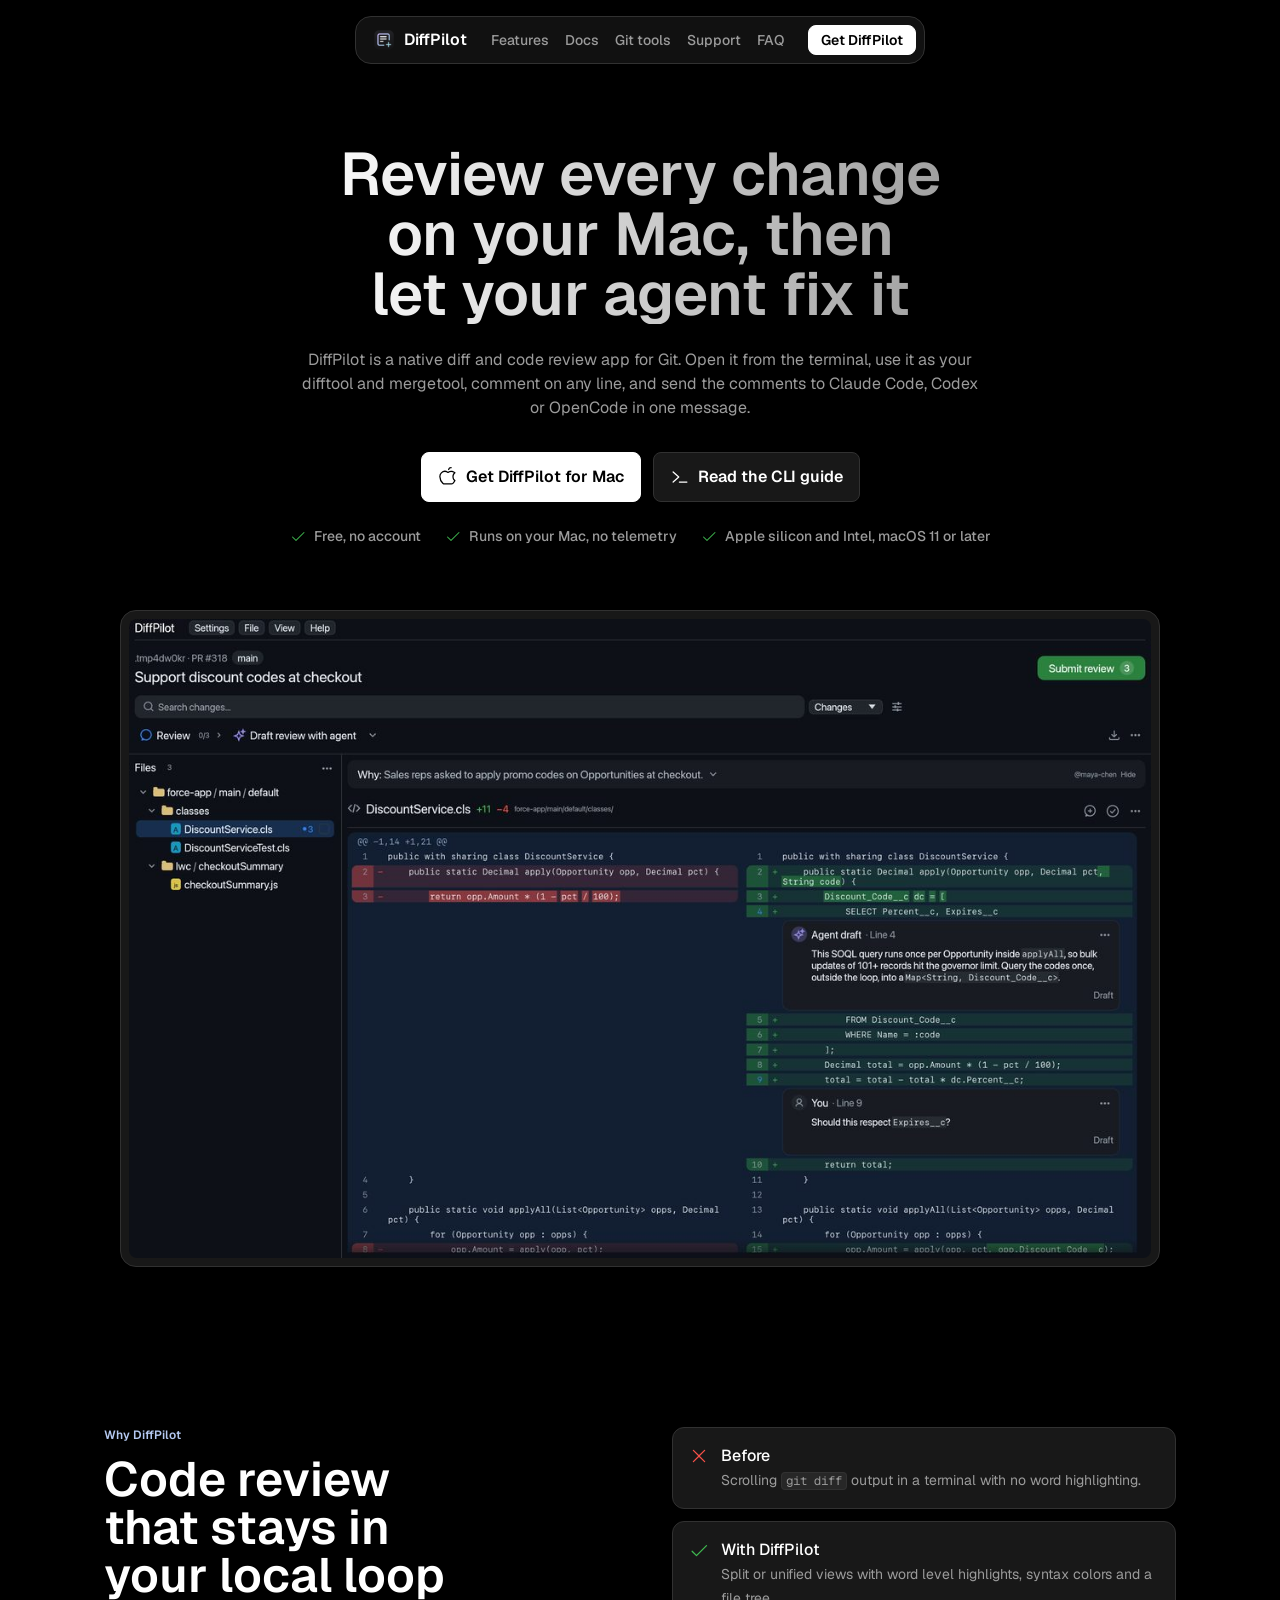
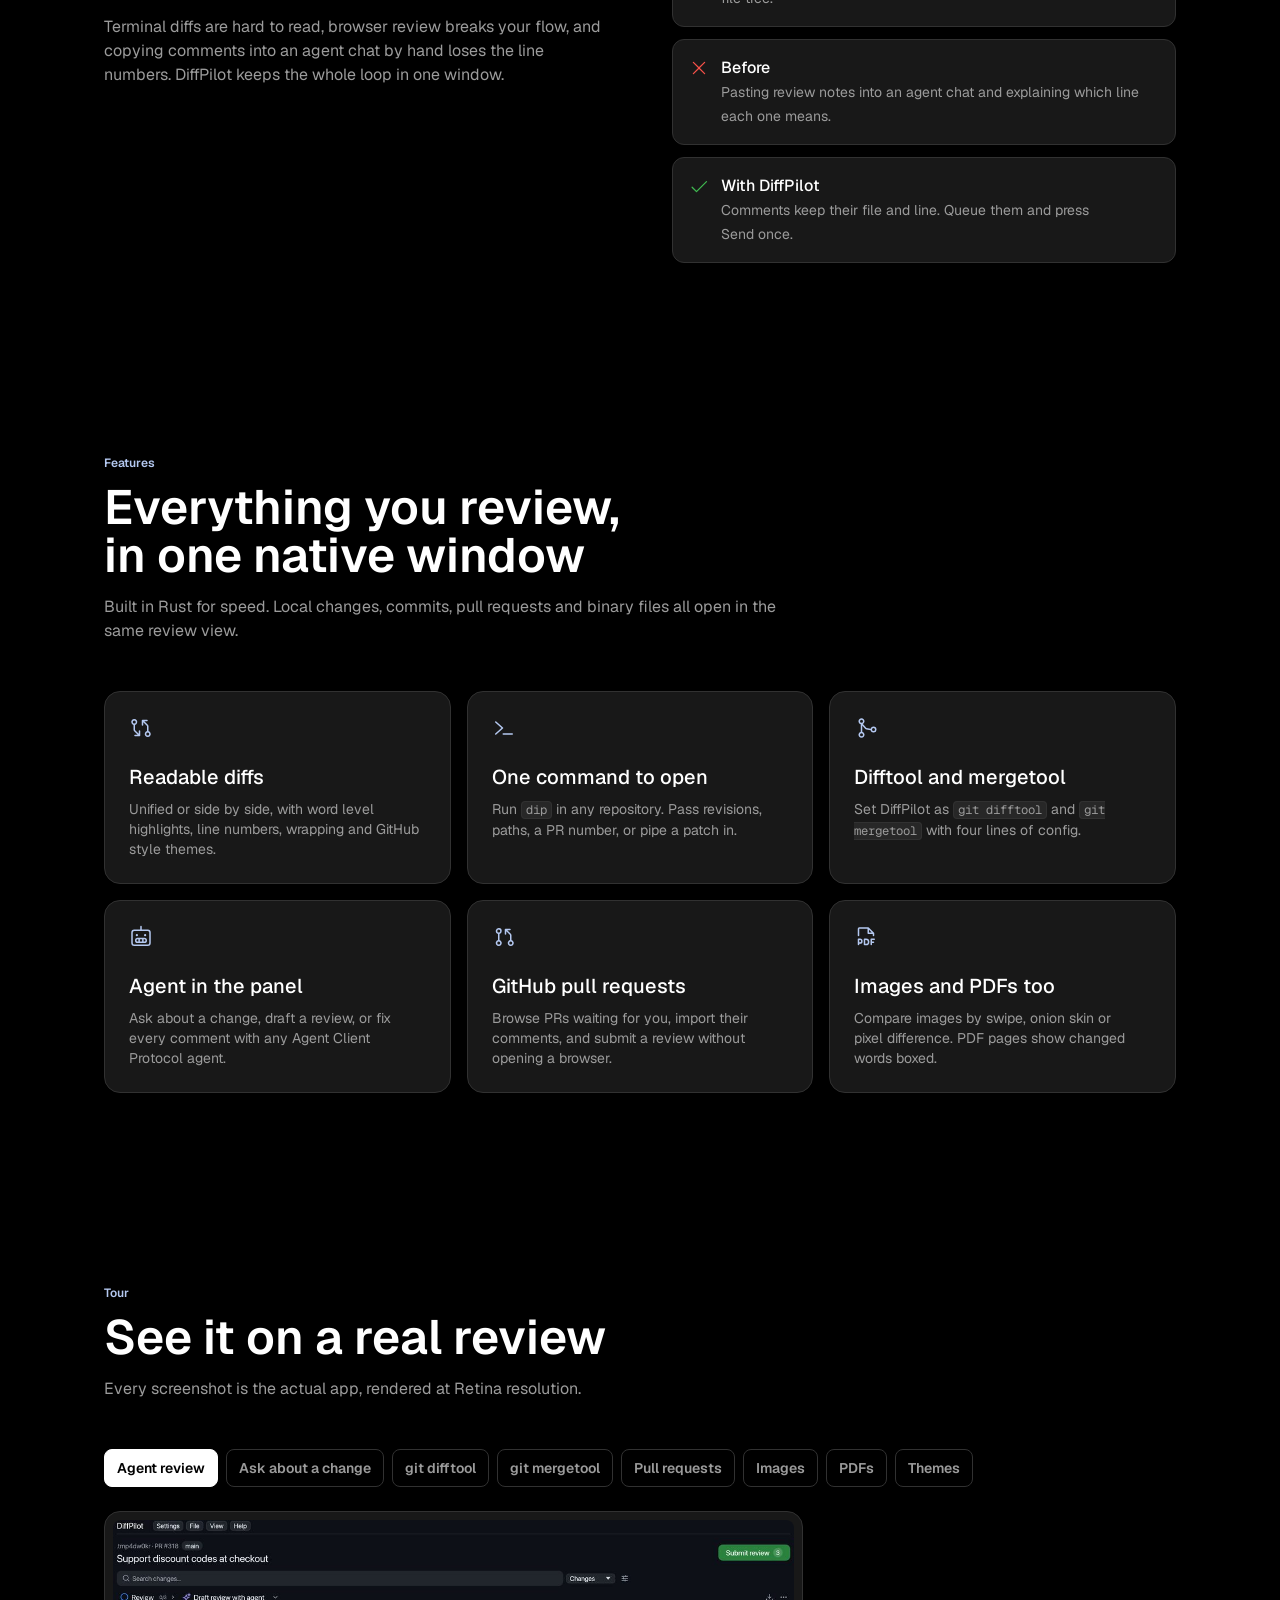
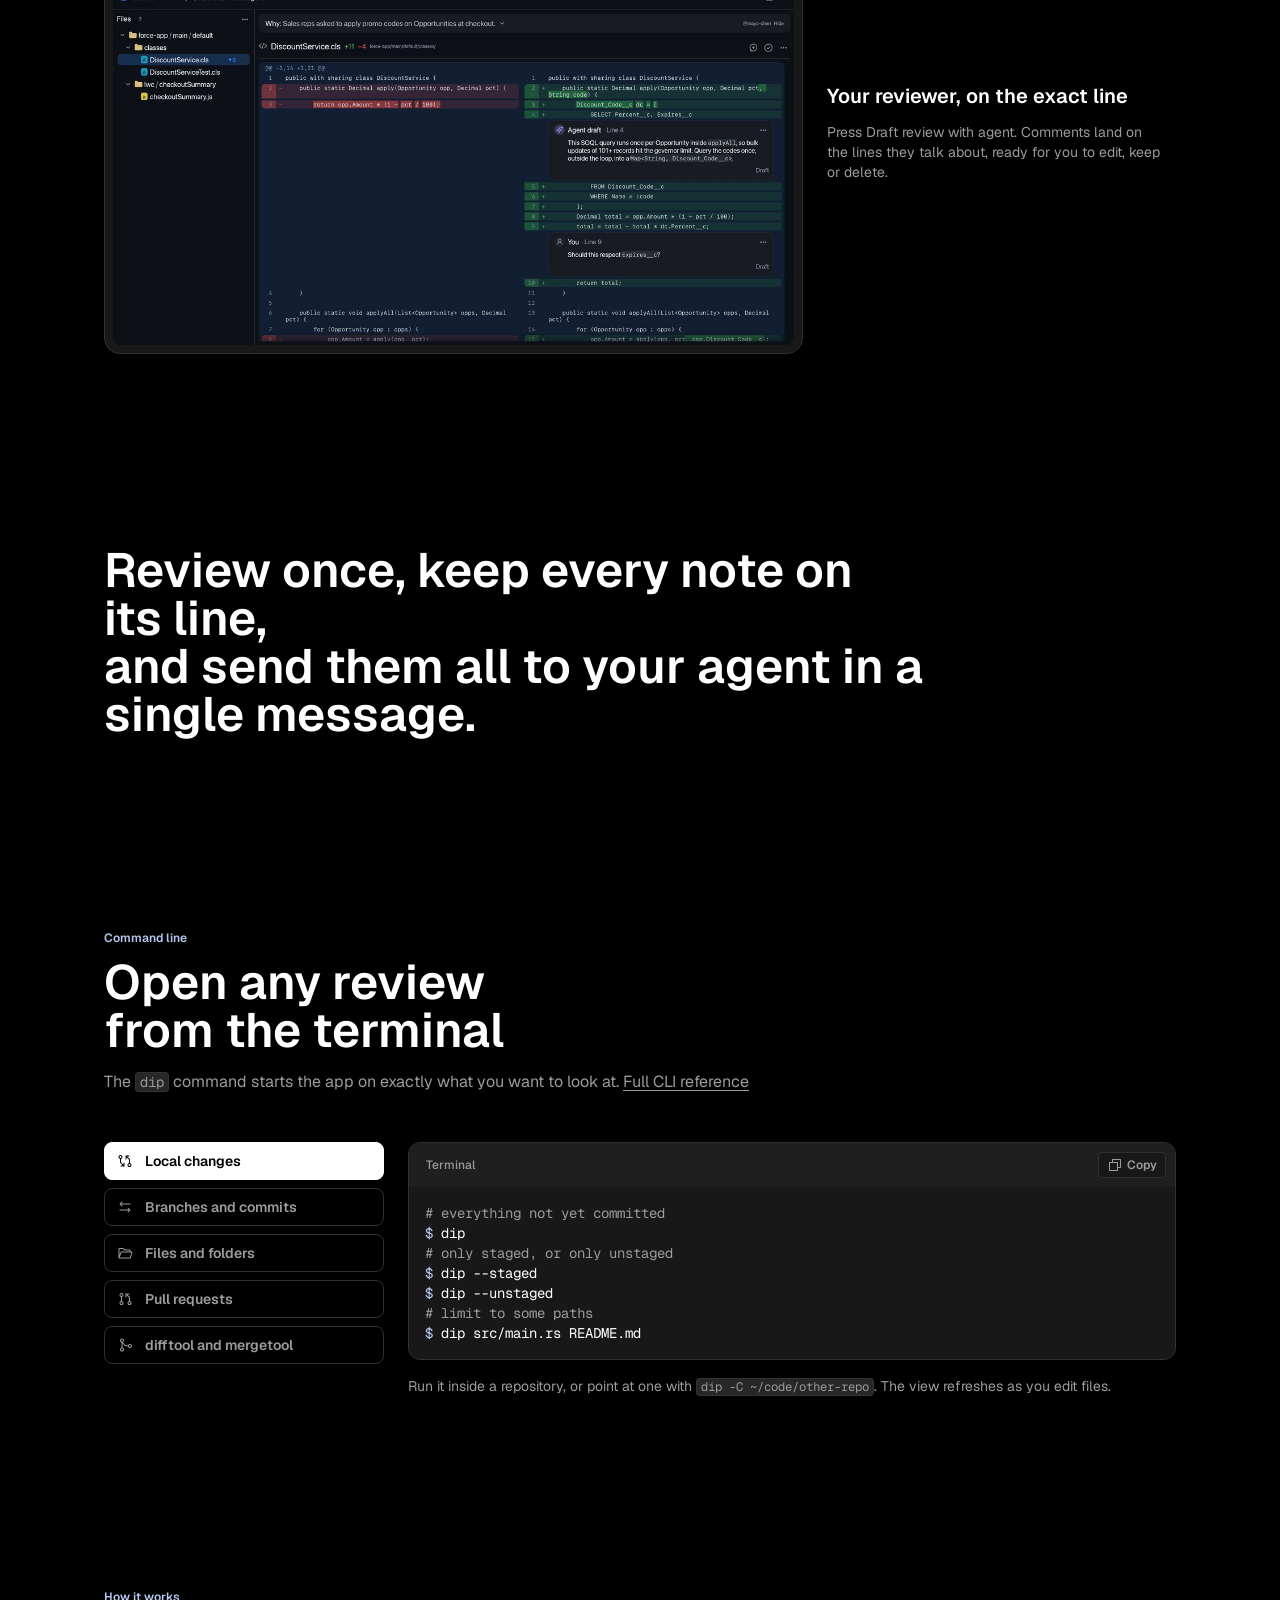
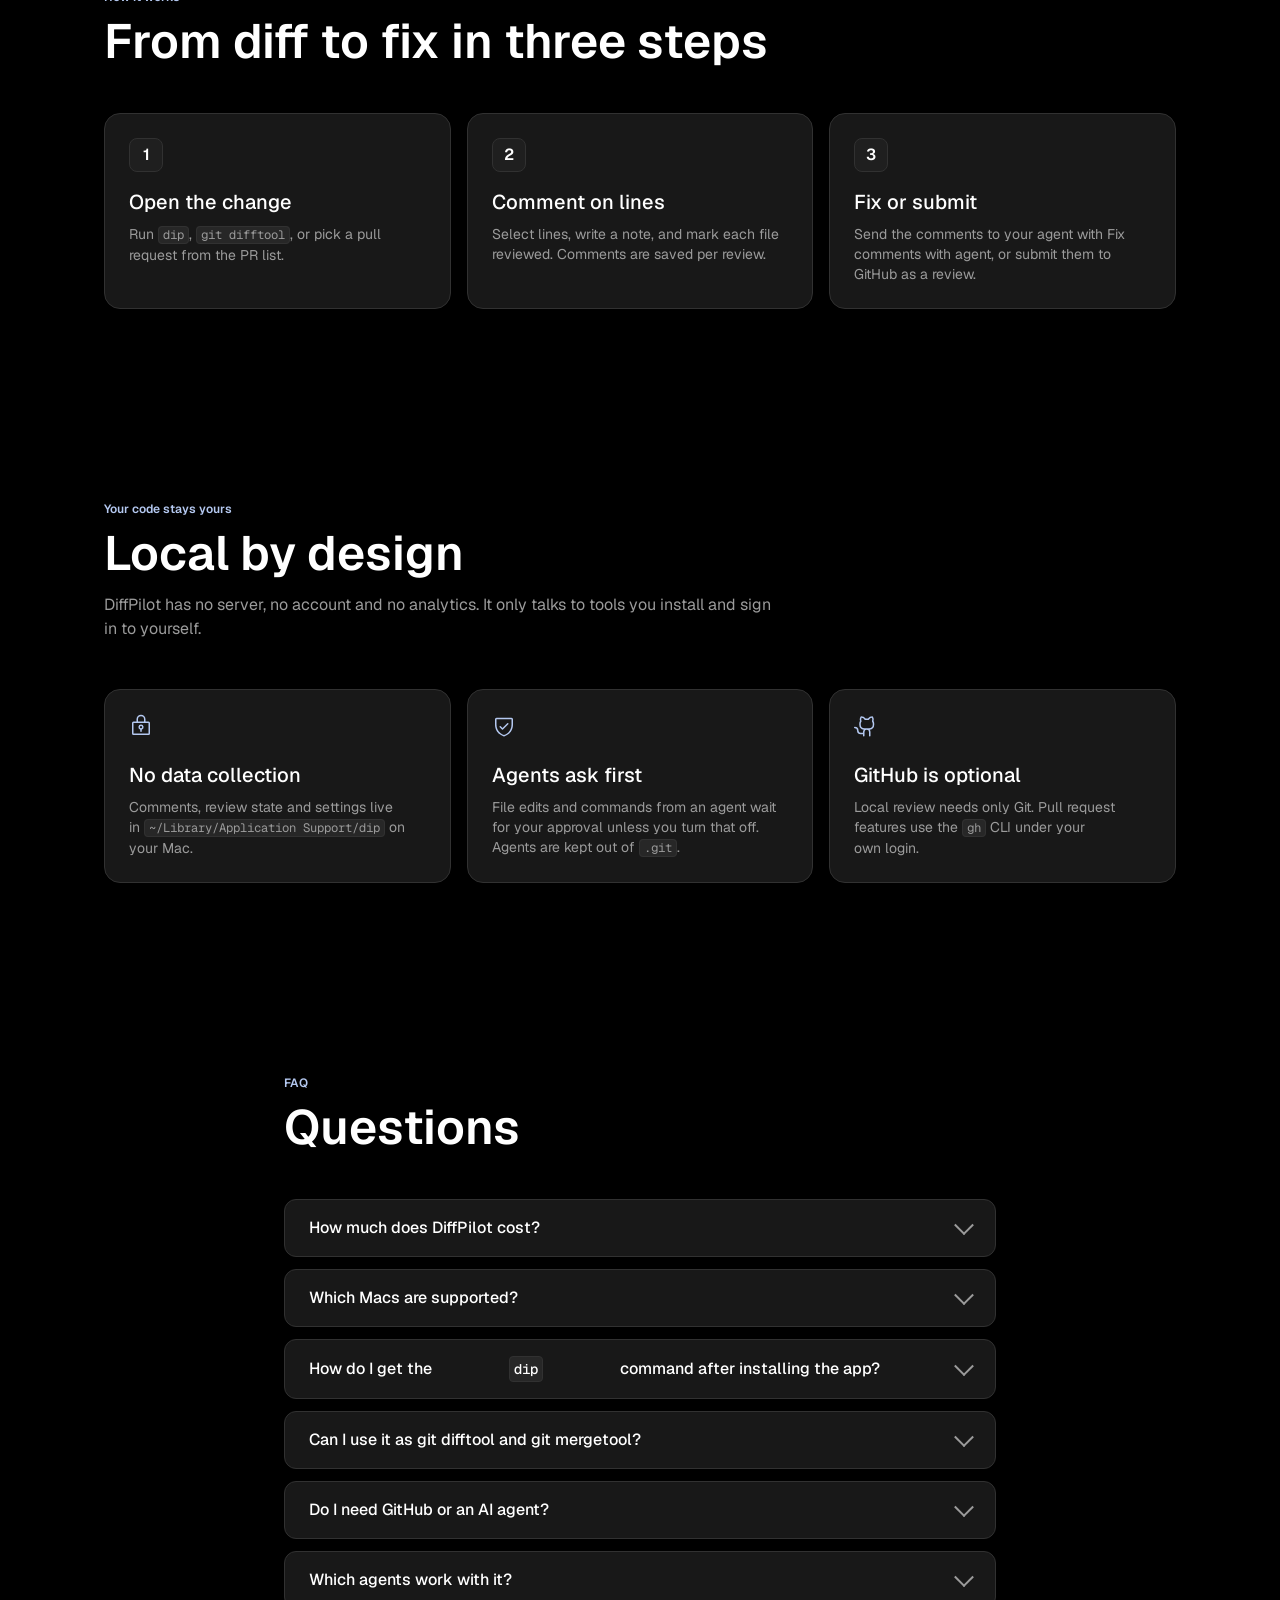
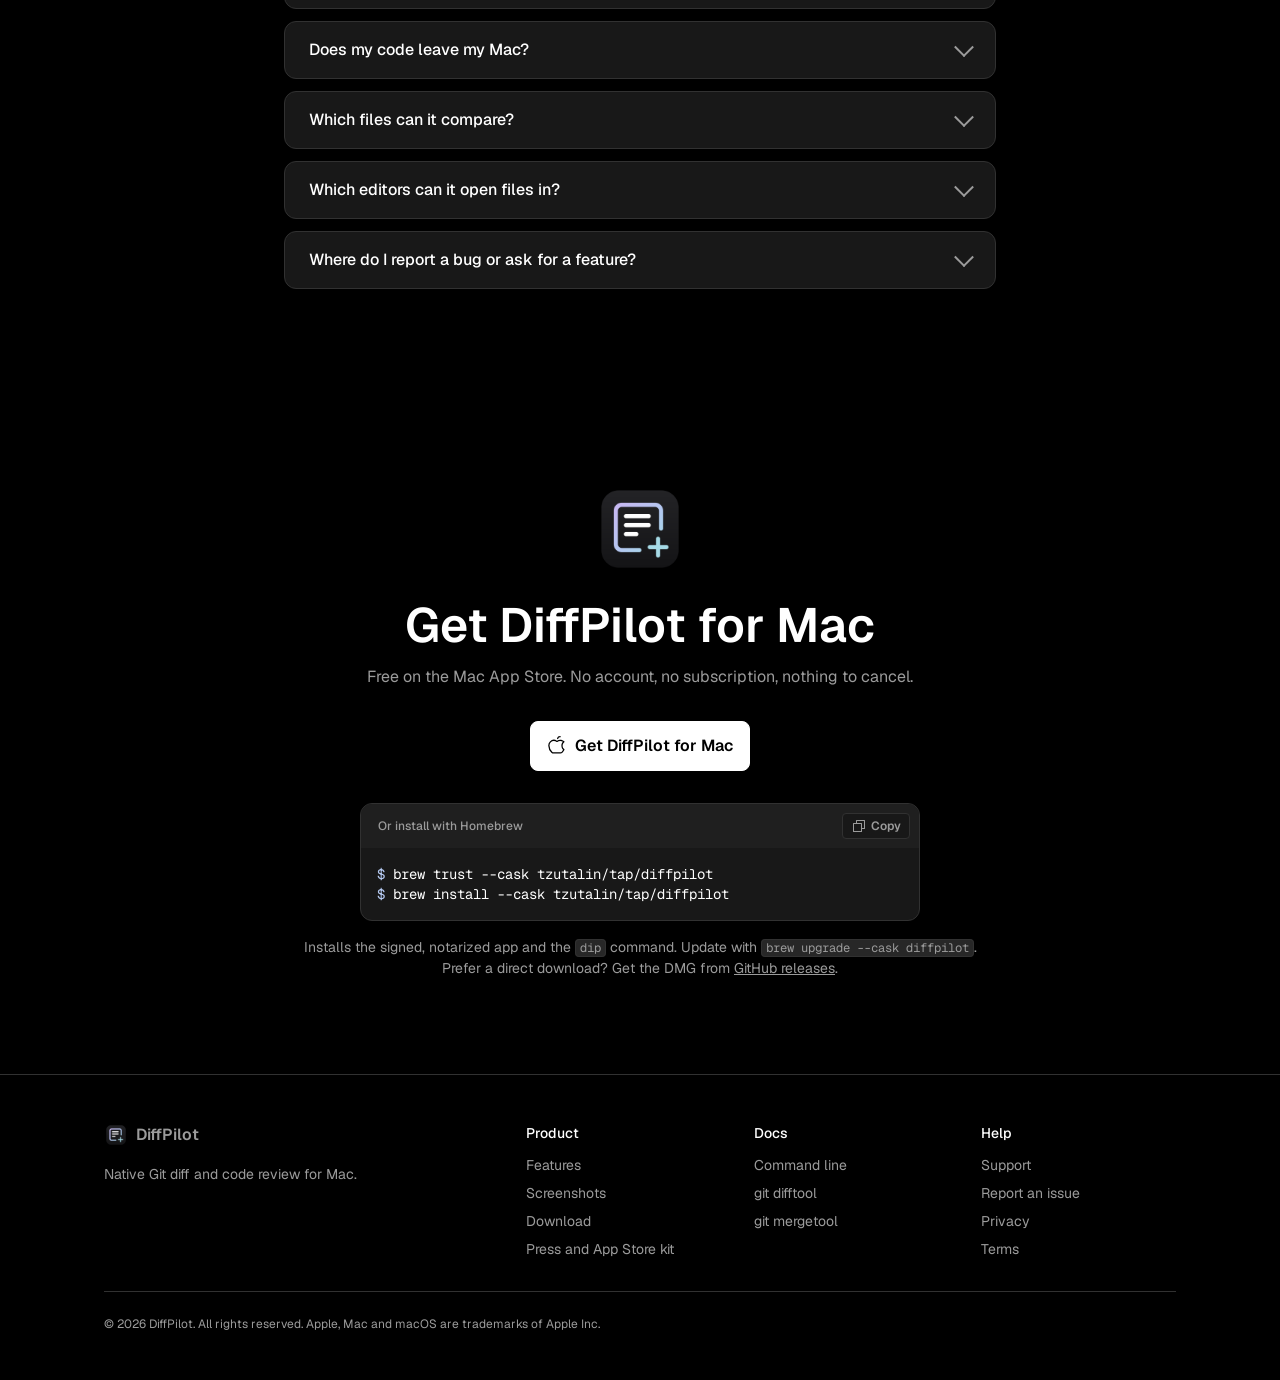
==== commit 5217514d: "site: install with Homebrew, link the 0.1.3 DMG and App Store listing Co-Authored-By: Claude Opus 5." ====
--- a/index.html
+++ b/index.html
@@ -291,9 +291,12 @@
     <h2 id="dl-title" class="heading-2">Get DiffPilot for Mac</h2>
     <p class="body-3">Free on the Mac App Store. No account, no subscription, nothing to cancel.</p>
     <div class="actions">
-      <a class="btn primary lg" href="https://apps.apple.com/app/id0000000000"><span class="i" style="--src:url(assets/icons/apple-logo.svg)"></span>Get DiffPilot for Mac</a>
-    </div>
-    <p class="caption-2">Prefer a direct download? See <a href="https://github.com/tzutalin/DiffPilot/releases" style="text-decoration:underline">GitHub releases</a>.</p>
+      <a class="btn primary lg" href="https://apps.apple.com/app/id6834689259"><span class="i" style="--src:url(assets/icons/apple-logo.svg)"></span>Get DiffPilot for Mac</a>
+    </div>
+    <div class="code" style="max-width:560px;margin:var(--s-400) auto 0;text-align:left"><div class="bar caption-4"><span>Or install with Homebrew</span><button class="copy" type="button" data-copy="brew-install"><span class="i i-sm" style="--src:url(assets/icons/copy.svg)"></span><span class="label">Copy</span></button></div>
+<pre id="brew-install"><span class="p">$ </span>brew trust --cask tzutalin/tap/diffpilot
+<span class="p">$ </span>brew install --cask tzutalin/tap/diffpilot</pre></div>
+    <p class="caption-2">Installs the signed, notarized app and the <code>dip</code> command. Update with <code>brew upgrade --cask diffpilot</code>. Prefer a direct download? Get the DMG from <a href="https://github.com/tzutalin/DiffPilot/releases/latest" style="text-decoration:underline">GitHub releases</a>.</p>
   </div>
 </section>
 </main>
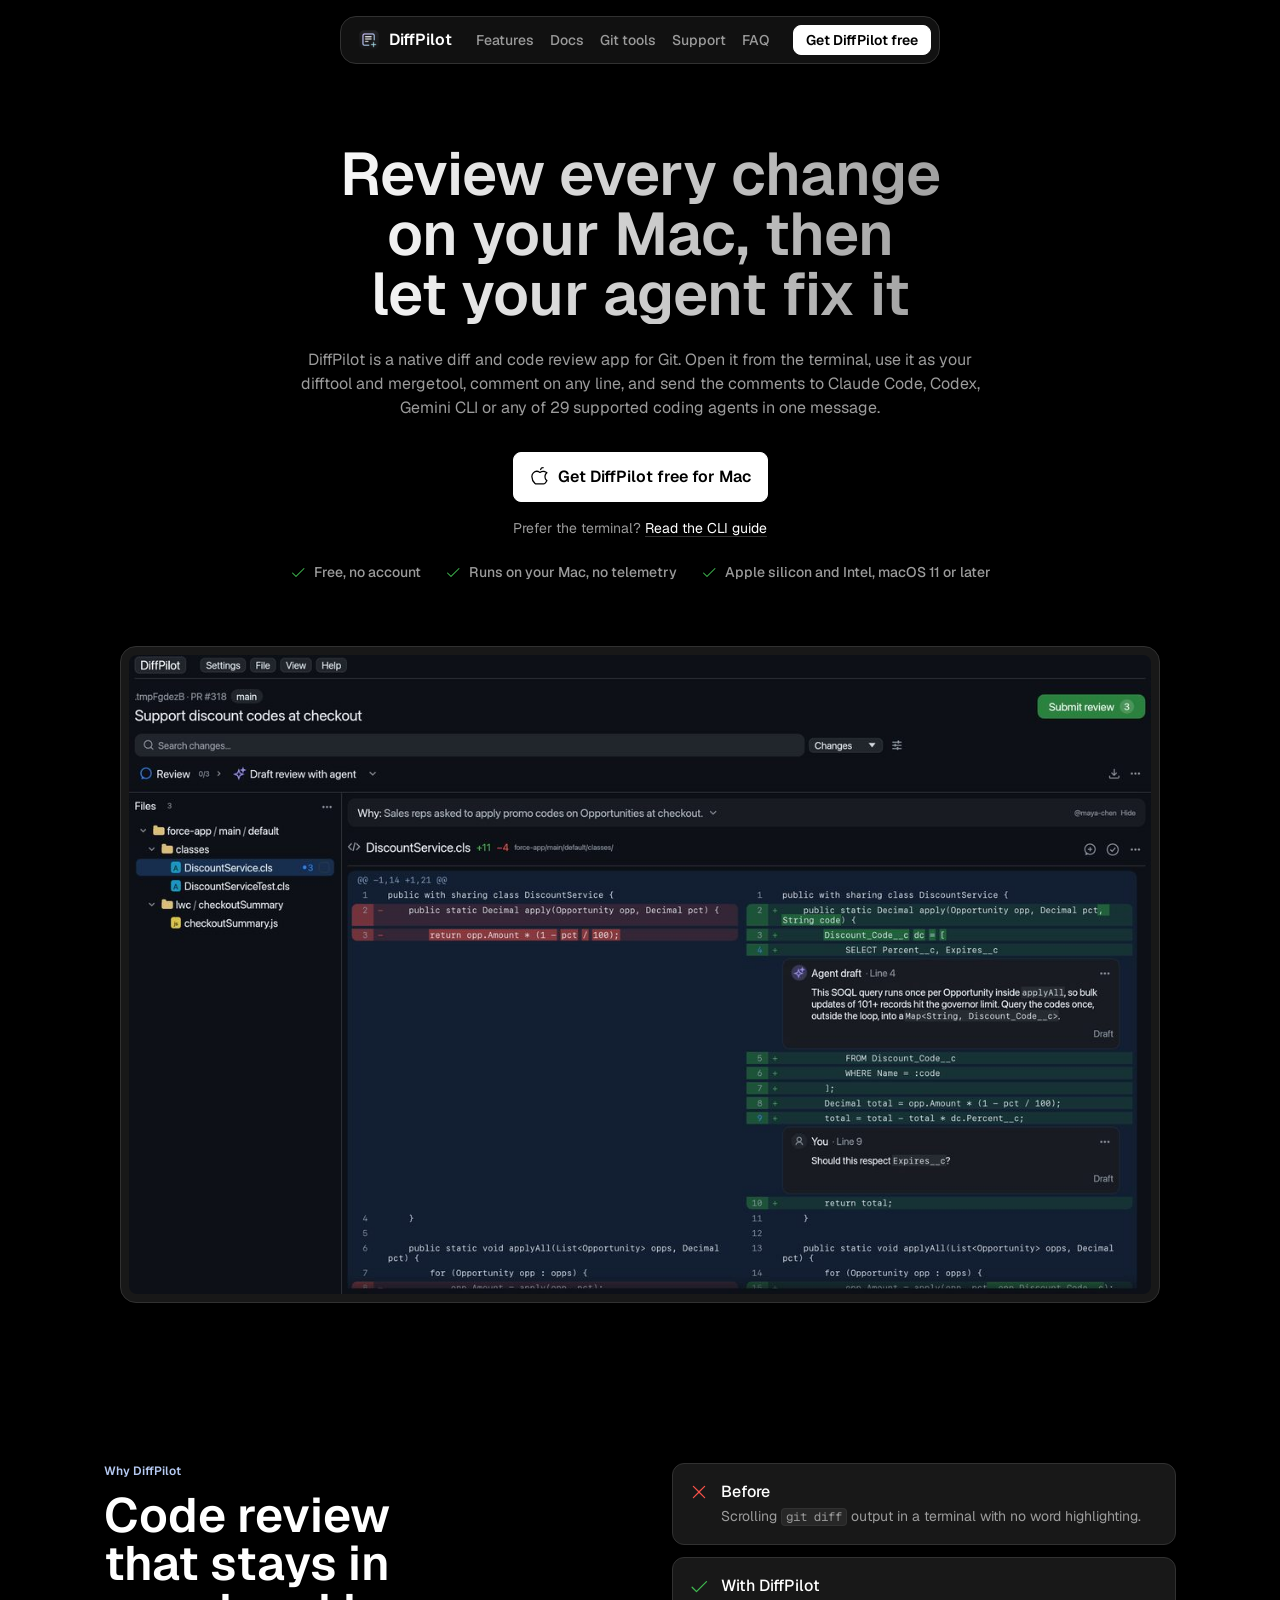
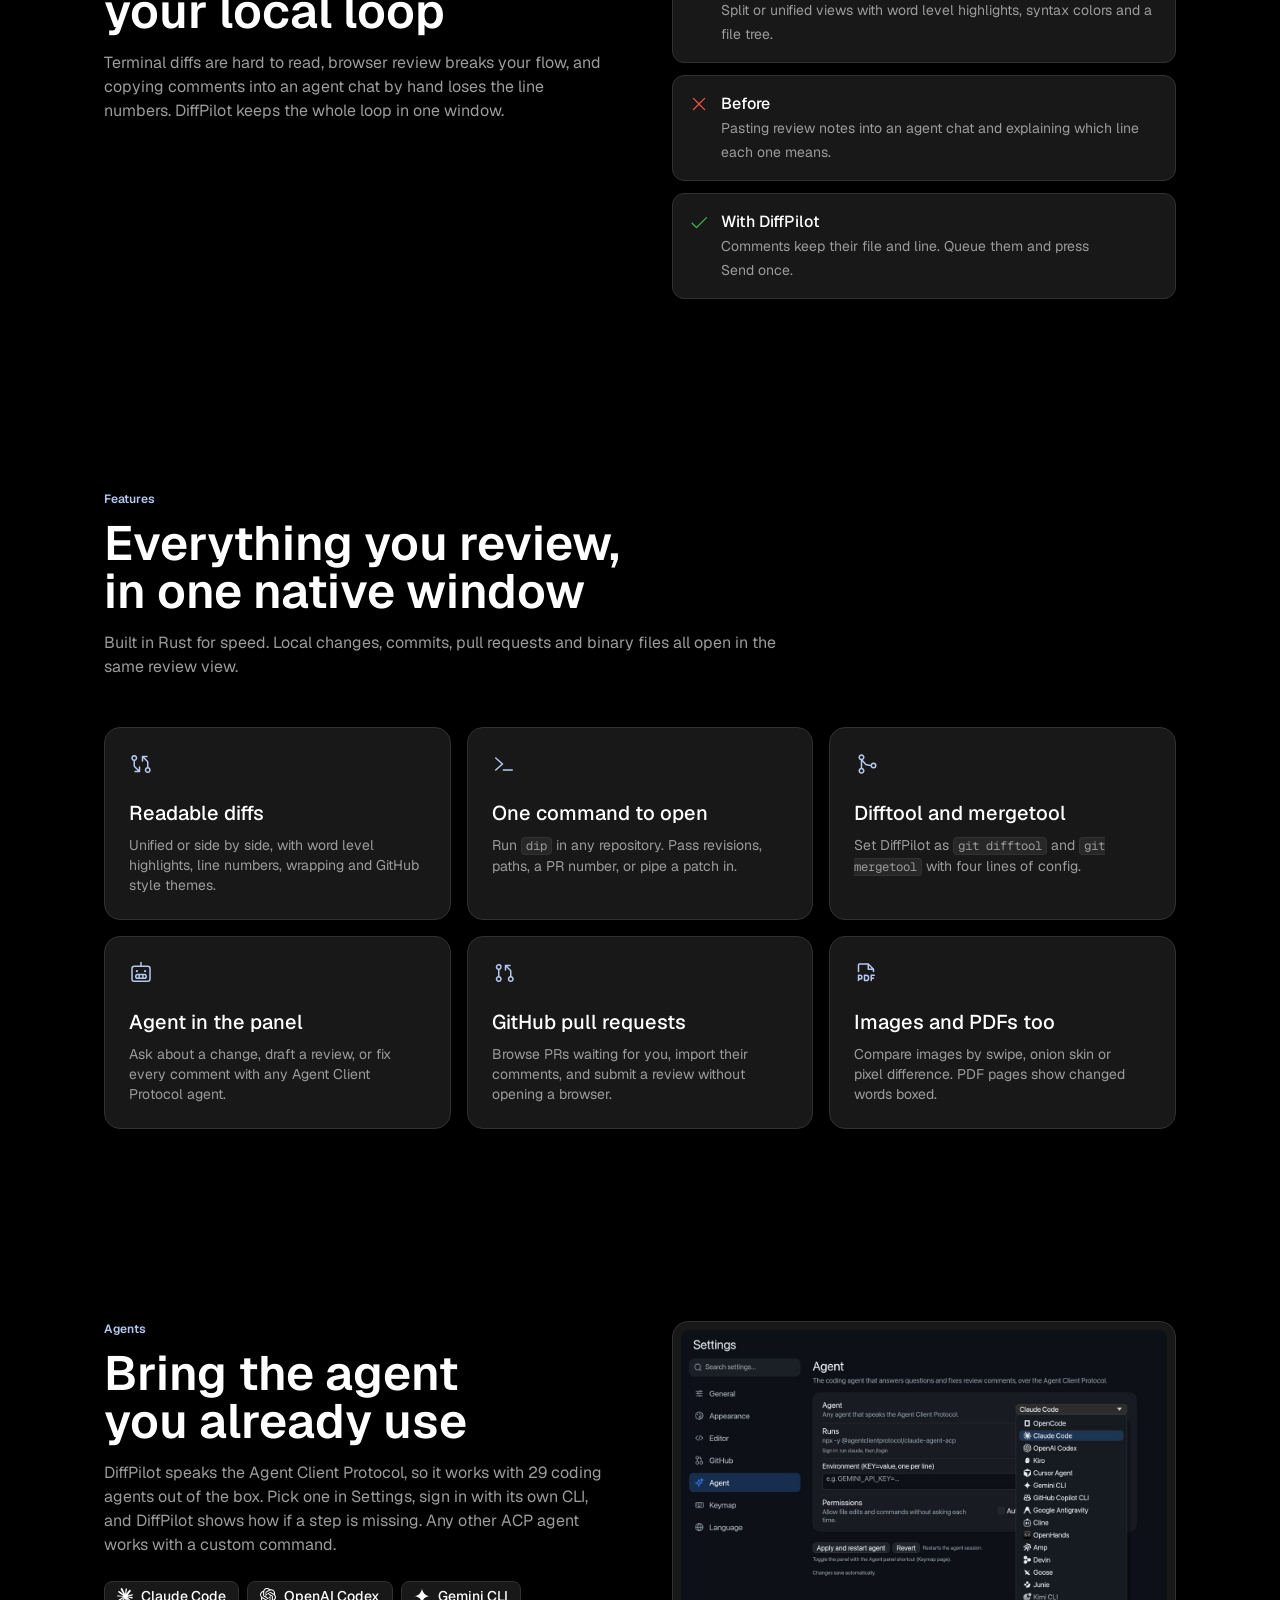
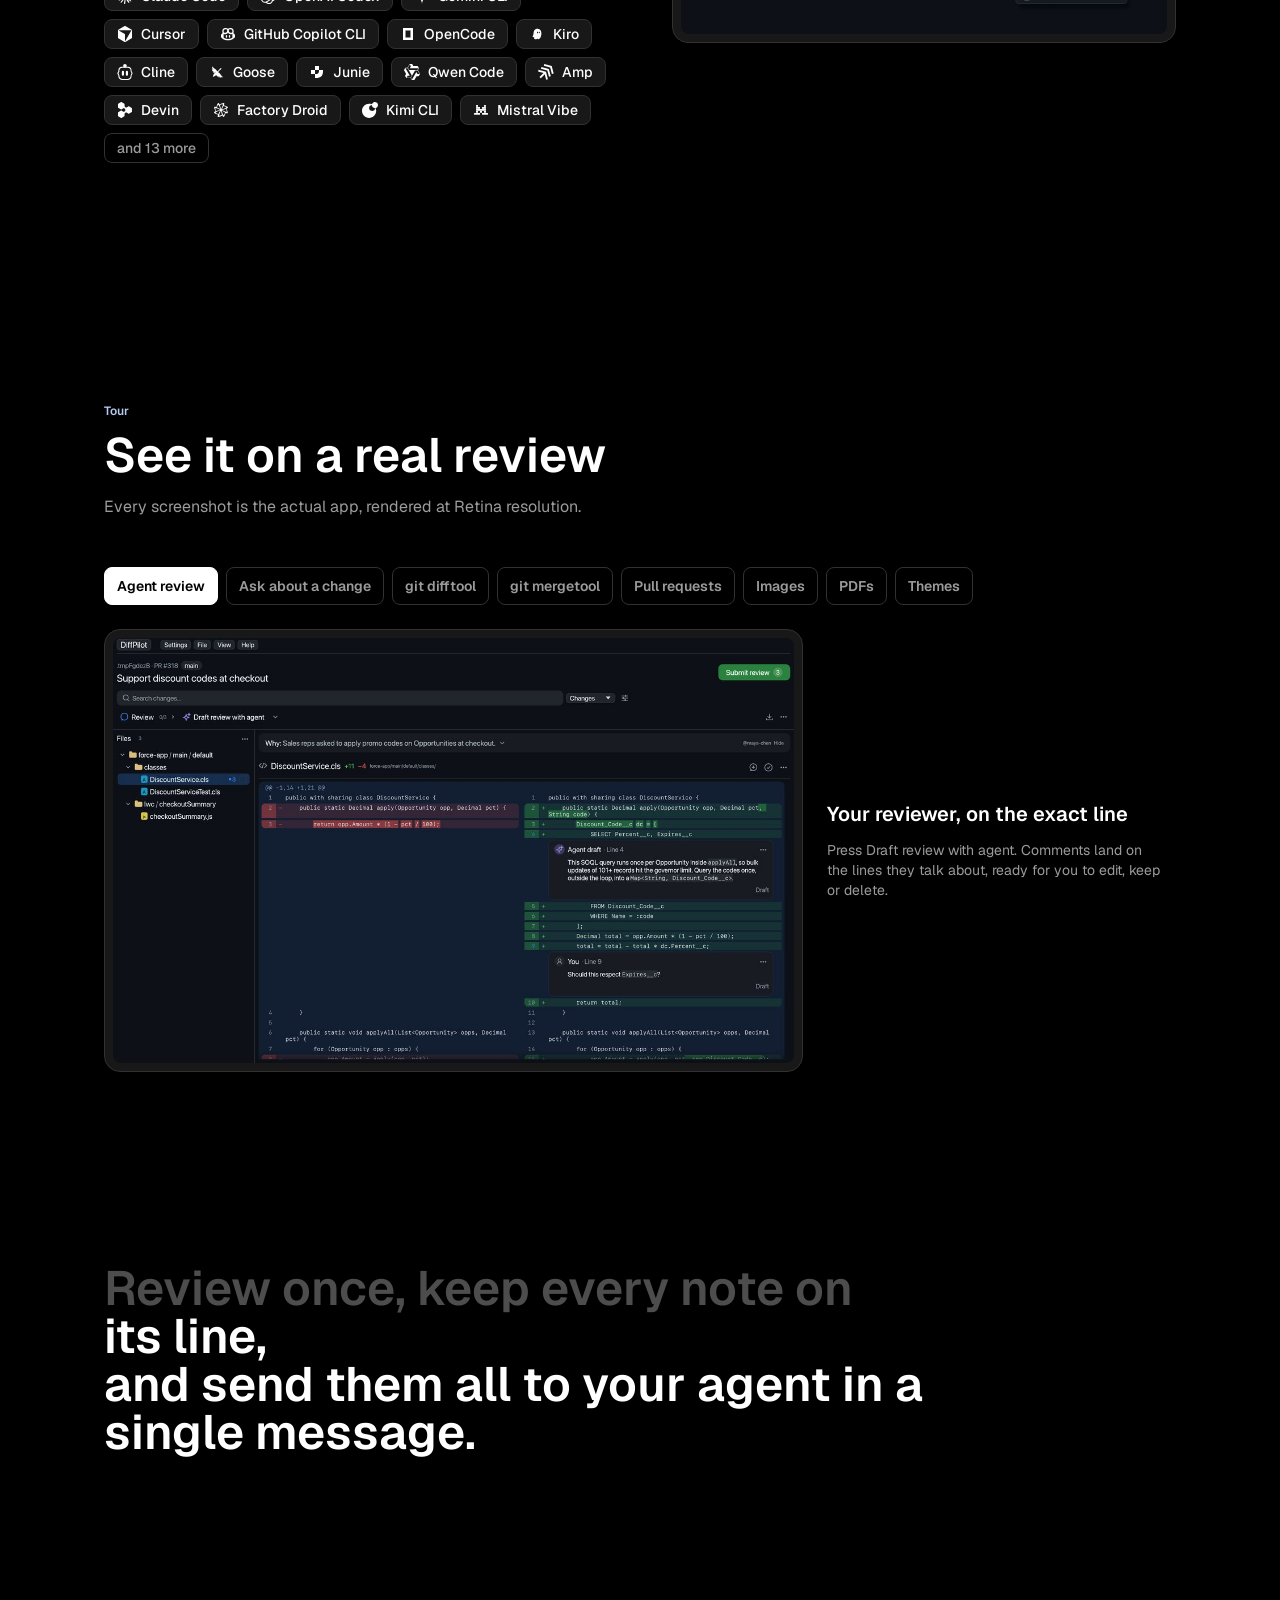
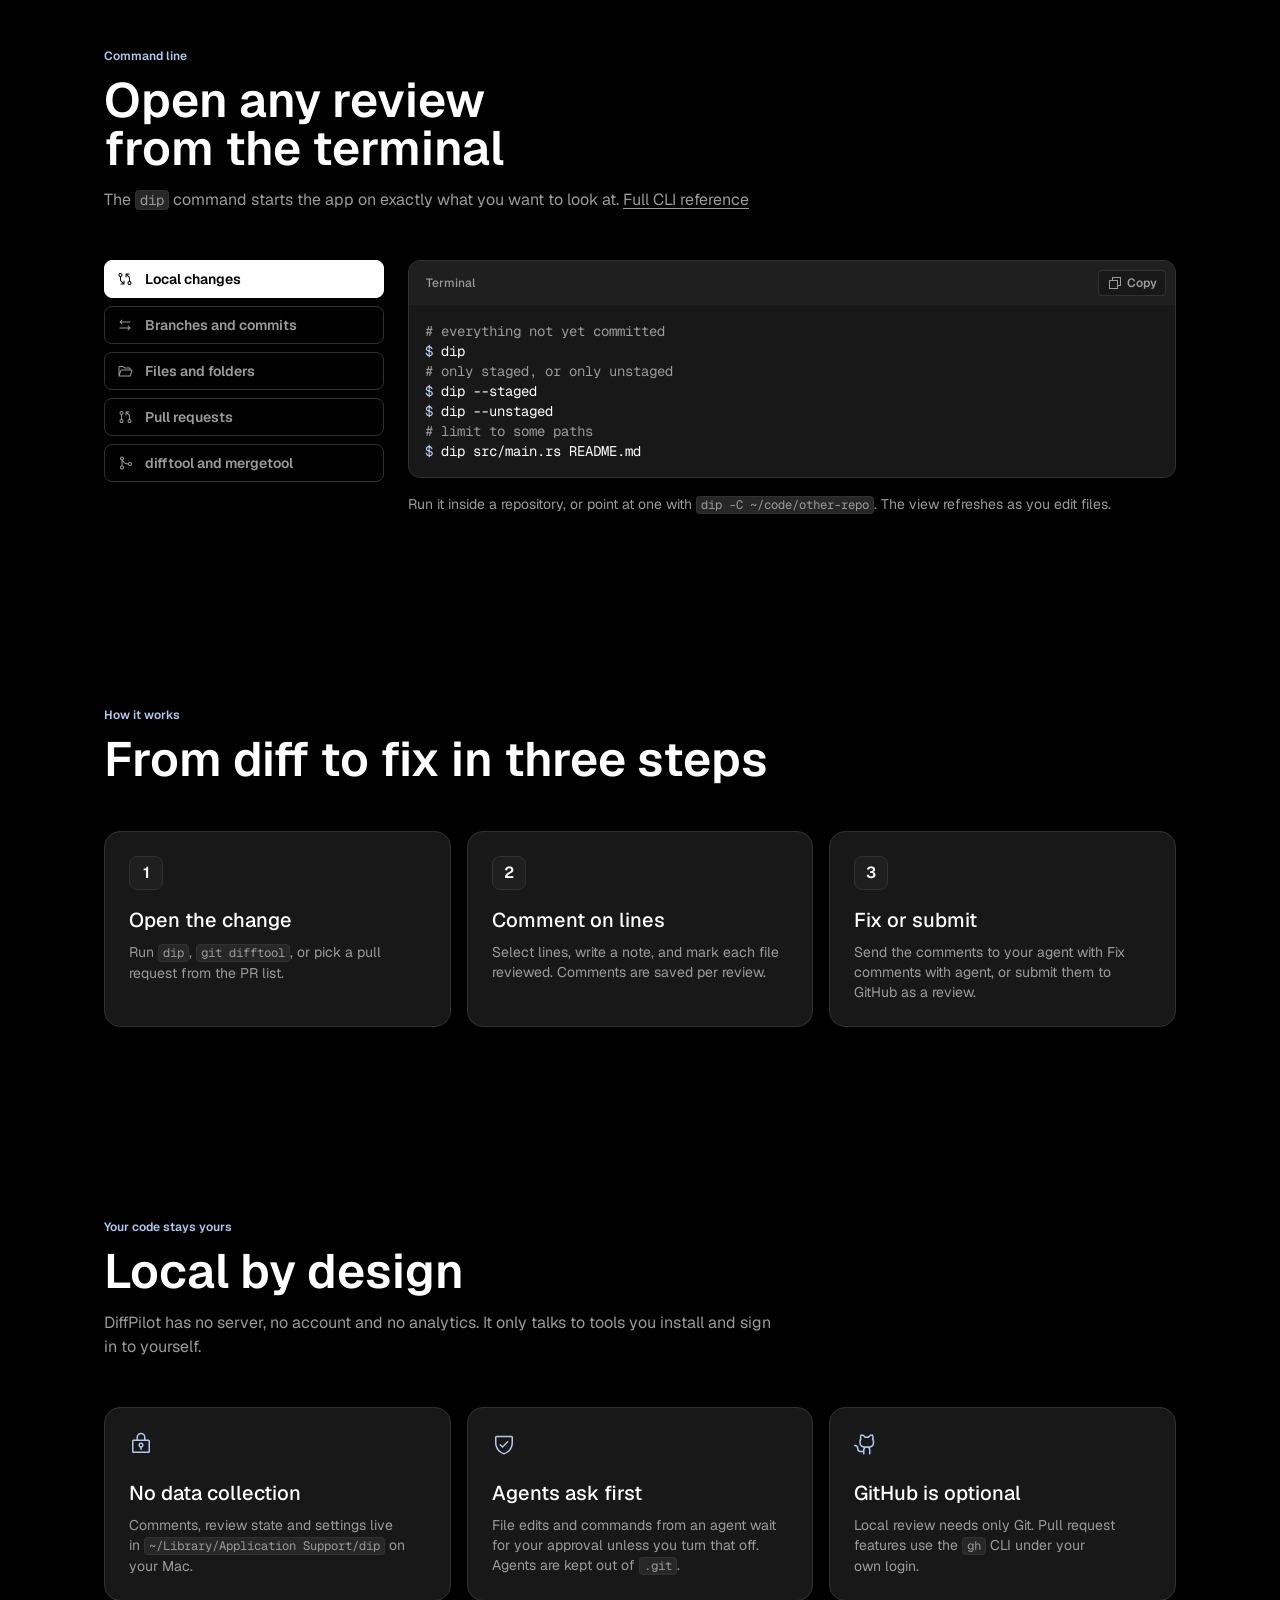
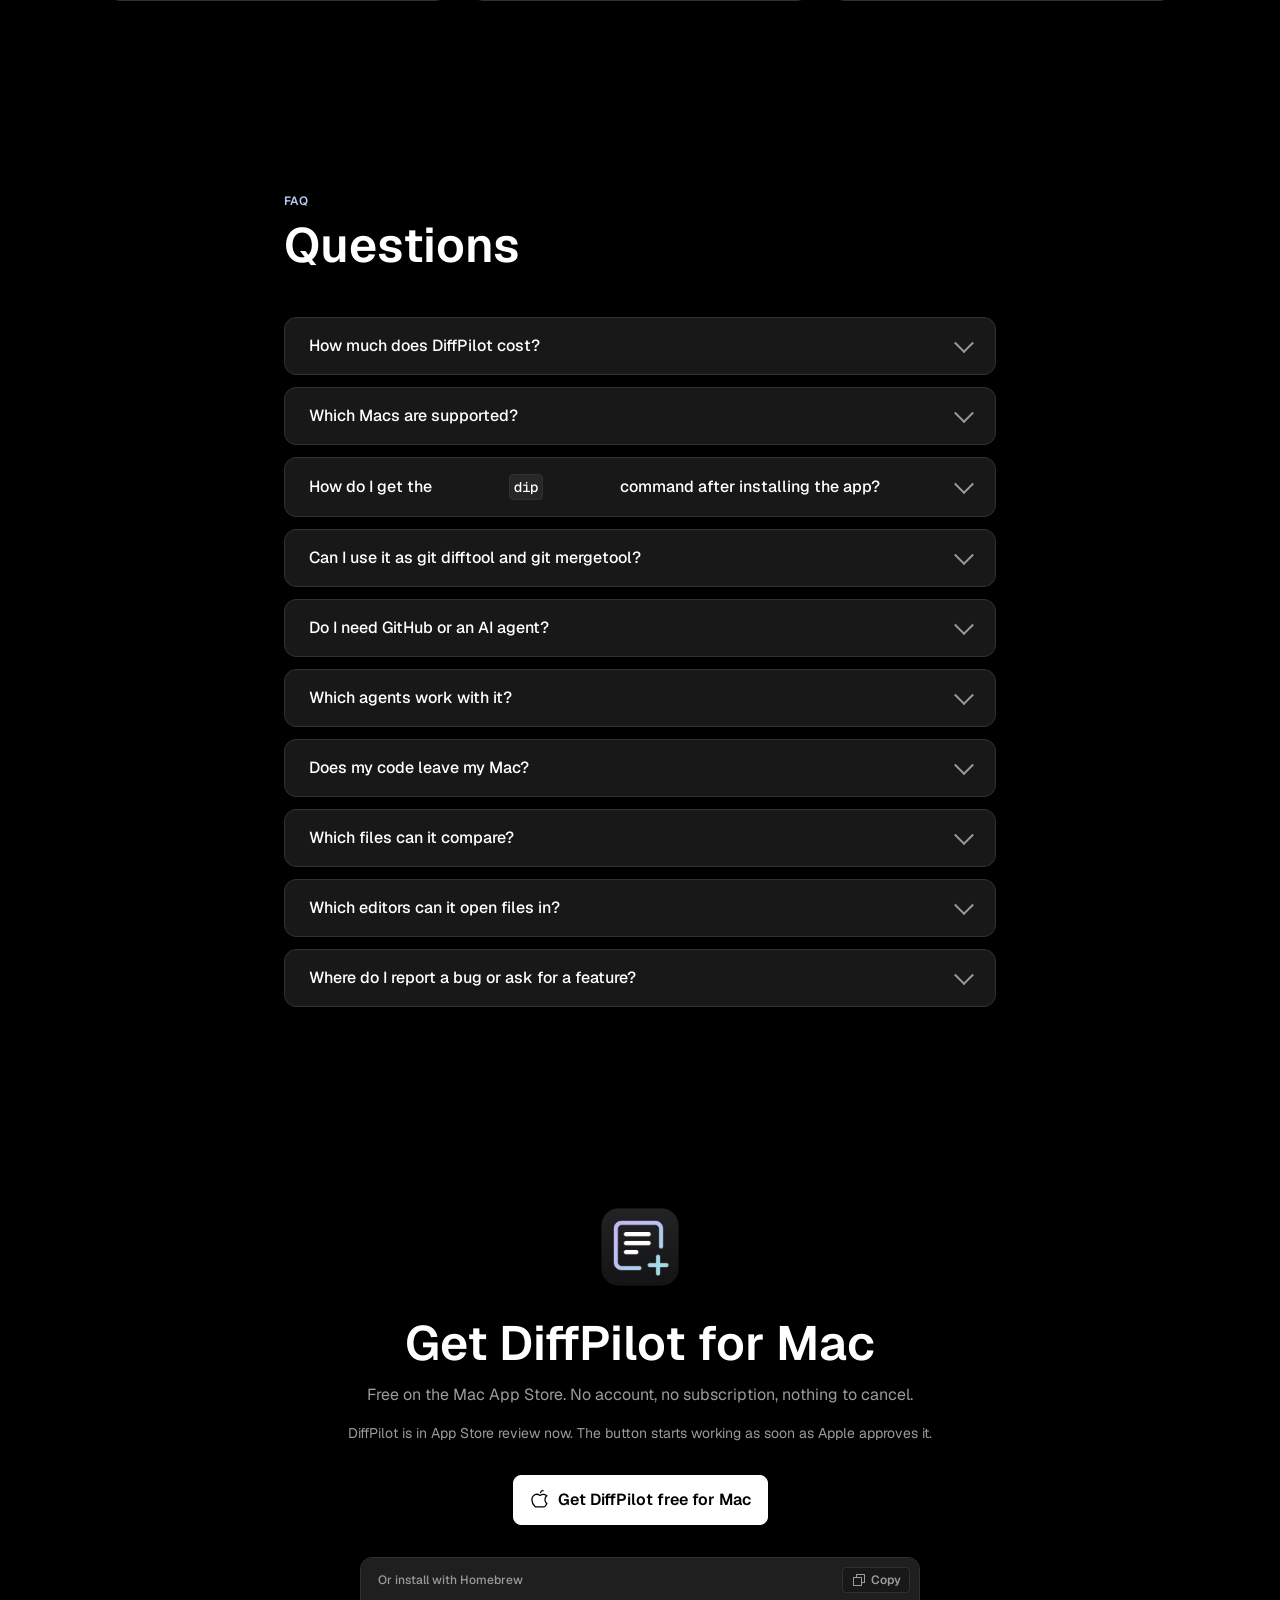
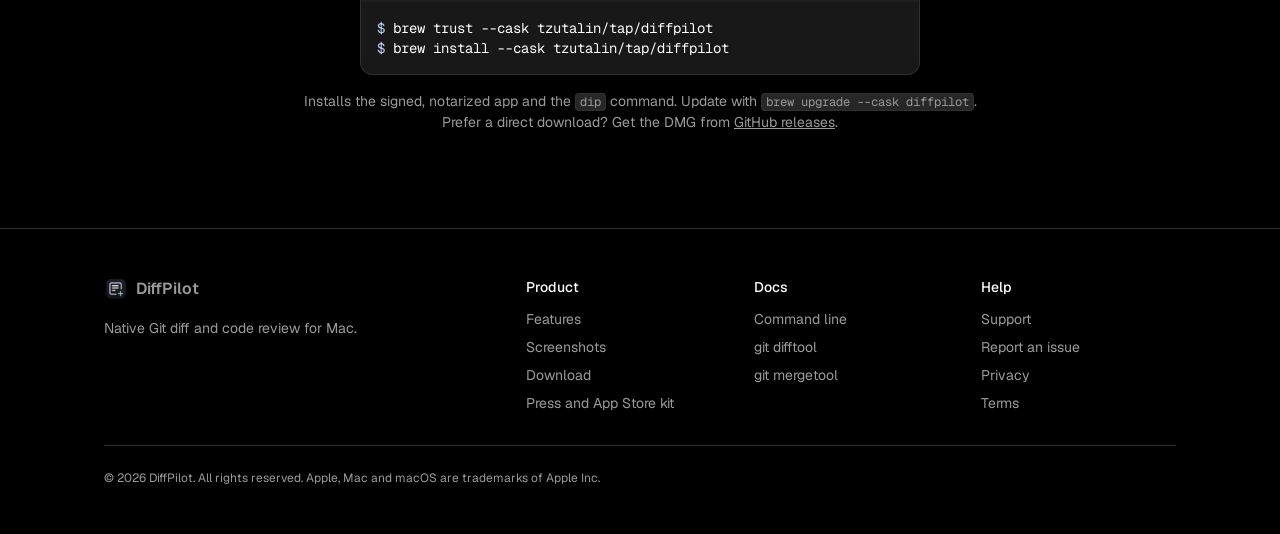
==== commit f89ee190: "Update" ====
--- a/index.html
+++ b/index.html
@@ -4,7 +4,7 @@
 <meta charset="utf-8">
 <meta name="viewport" content="width=device-width,initial-scale=1">
 <title>DiffPilot: native Git diff and code review for Mac</title>
-<meta name="description" content="Review local changes, pull requests, images and PDFs in a fast native Mac app. Use it as your git difftool and mergetool, and send review comments to your coding agent in one step.">
+<meta name="description" content="Review local changes, pull requests, images and PDFs in a fast native Mac app. Use it as your git difftool and mergetool, and send review comments to Claude Code, Codex, Gemini CLI or another ACP agent in one step.">
 <link rel="canonical" href="https://tzutalin.github.io/DiffPilot/">
 <meta property="og:title" content="DiffPilot: native Git diff and code review for Mac">
 <meta property="og:description" content="Review local changes and pull requests in a native Mac app, then hand the comments to your coding agent.">
@@ -33,7 +33,7 @@
     <a href="support.html">Support</a>
     <a href="#faq">FAQ</a>
   </div>
-  <a class="btn primary sm cta" href="#download">Get DiffPilot</a>
+  <a class="btn primary sm cta" href="#download">Get DiffPilot free</a>
   <button class="toggle" type="button" aria-label="Open menu" aria-expanded="false" aria-controls="menu"><span></span><span></span></button>
 </nav>
 </header>
@@ -43,11 +43,11 @@
 <section class="hero">
   <div class="wrap">
     <h1 class="heading-1">Review every change<br class="lg-br"> on your Mac, then<br class="lg-br"> let your agent fix it</h1>
-    <p class="sub body-3">DiffPilot is a native diff and code review app for Git. Open it from the terminal, use it as your difftool and mergetool, comment on any line, and send the comments to Claude Code, Codex or OpenCode in one message.</p>
+    <p class="sub body-3">DiffPilot is a native diff and code review app for Git. Open it from the terminal, use it as your difftool and mergetool, comment on any line, and send the comments to Claude Code, Codex, Gemini CLI or any of 29 supported coding agents in one message.</p>
     <div class="actions">
-      <a class="btn primary lg" href="#download"><span class="i" style="--src:url(assets/icons/apple-logo.svg)"></span>Get DiffPilot for Mac</a>
-      <a class="btn lg" href="docs.html"><span class="i" style="--src:url(assets/icons/terminal.svg)"></span>Read the CLI guide</a>
-    </div>
+      <a class="btn primary lg" href="#download"><span class="i" style="--src:url(assets/icons/apple-logo.svg)"></span>Get DiffPilot free for Mac</a>
+    </div>
+    <p class="caption-2 muted hero-alt">Prefer the terminal? <a href="docs.html#cli">Read the CLI guide</a></p>
     <ul class="proof caption-1">
       <li><span class="i i-sm" style="--src:url(assets/icons/check.svg)"></span>Free, no account</li>
       <li><span class="i i-sm" style="--src:url(assets/icons/check.svg)"></span>Runs on your Mac, no telemetry</li>
@@ -92,6 +92,37 @@
       <article class="card reveal"><span class="i i-lg" style="--src:url(assets/icons/git-pull-request.svg)"></span><h3 class="title-1">GitHub pull requests</h3><p class="body-6">Browse PRs waiting for you, import their comments, and submit a review without opening a browser.</p></article>
       <article class="card reveal"><span class="i i-lg" style="--src:url(assets/icons/file-pdf.svg)"></span><h3 class="title-1">Images and PDFs too</h3><p class="body-6">Compare images by swipe, onion skin or pixel difference. PDF pages show changed words boxed.</p></article>
     </div>
+  </div>
+</section>
+
+<!-- Agents -->
+<section id="agents" aria-labelledby="agents-title">
+  <div class="wrap split">
+    <div class="head reveal">
+      <span class="eyebrow caption-3">Agents</span>
+      <h2 id="agents-title" class="heading-2">Bring the agent you already use</h2>
+      <p class="body-3">DiffPilot speaks the Agent Client Protocol, so it works with 29 coding agents out of the box. Pick one in Settings, sign in with its own CLI, and DiffPilot shows how if a step is missing. Any other ACP agent works with a custom command.</p>
+      <ul class="agents caption-1">
+        <li><span class="i" style="--src:url(assets/agents/claude-acp.svg)"></span>Claude Code</li>
+        <li><span class="i" style="--src:url(assets/agents/codex-acp.svg)"></span>OpenAI Codex</li>
+        <li><span class="i" style="--src:url(assets/agents/gemini.svg)"></span>Gemini CLI</li>
+        <li><span class="i" style="--src:url(assets/agents/cursor.svg)"></span>Cursor</li>
+        <li><span class="i" style="--src:url(assets/agents/github-copilot-cli.svg)"></span>GitHub Copilot CLI</li>
+        <li><span class="i" style="--src:url(assets/agents/opencode.svg)"></span>OpenCode</li>
+        <li><span class="i" style="--src:url(assets/agents/kiro.svg)"></span>Kiro</li>
+        <li><span class="i" style="--src:url(assets/agents/cline.svg)"></span>Cline</li>
+        <li><span class="i" style="--src:url(assets/agents/goose.svg)"></span>Goose</li>
+        <li><span class="i" style="--src:url(assets/agents/junie.svg)"></span>Junie</li>
+        <li><span class="i" style="--src:url(assets/agents/qwen-code.svg)"></span>Qwen Code</li>
+        <li><span class="i" style="--src:url(assets/agents/amp-acp.svg)"></span>Amp</li>
+        <li><span class="i" style="--src:url(assets/agents/devin.svg)"></span>Devin</li>
+        <li><span class="i" style="--src:url(assets/agents/factory-droid.svg)"></span>Factory Droid</li>
+        <li><span class="i" style="--src:url(assets/agents/kimi-code.svg)"></span>Kimi CLI</li>
+        <li><span class="i" style="--src:url(assets/agents/mistral-vibe.svg)"></span>Mistral Vibe</li>
+        <li class="more">and 13 more</li>
+      </ul>
+    </div>
+    <div class="frame reveal"><a class="zoom" href="assets/screens/agents.jpg"><img loading="lazy" src="assets/screens/agents-sm.jpg" width="1200" height="750" alt="DiffPilot agent settings with a list of coding agents and their logos: OpenCode, Claude Code, OpenAI Codex, Kiro, Cursor Agent, Gemini CLI and more"></a></div>
   </div>
 </section>
 
@@ -276,7 +307,7 @@
     <details><summary class="title-3">How do I get the <code>dip</code> command after installing the app?</summary><div class="a body-6"><p>Link the binary inside the app into your PATH once:</p><p><code>ln -sf /Applications/DiffPilot.app/Contents/MacOS/dip ~/.local/bin/dip</code></p><p>See <a href="docs.html#install-cli" style="text-decoration:underline">Install the command line tool</a> for other options.</p></div></details>
     <details><summary class="title-3">Can I use it as git difftool and git mergetool?</summary><div class="a body-6"><p>Yes. Add the config shown in the <a href="docs.html#git-difftool" style="text-decoration:underline">Git tools guide</a>. The mergetool writes the merged file and tells Git whether you finished, so <code>trustExitCode</code> works.</p></div></details>
     <details><summary class="title-3">Do I need GitHub or an AI agent?</summary><div class="a body-6"><p>No. Diffs, comments, the difftool and the mergetool all work with only Git installed. GitHub and agent features turn on when you set them up.</p></div></details>
-    <details><summary class="title-3">Which agents work with it?</summary><div class="a body-6"><p>Any agent that speaks the Agent Client Protocol. Presets are included for Claude Code, Codex and OpenCode, and you can enter a custom command.</p></div></details>
+    <details><summary class="title-3">Which agents work with it?</summary><div class="a body-6"><p>Any agent that speaks the Agent Client Protocol. Presets are included for 29 agents, including Claude Code, OpenAI Codex, Gemini CLI, Cursor, GitHub Copilot CLI, OpenCode, Kiro, Cline, Goose and Junie. Any other ACP agent works with a custom command and its own environment variables.</p></div></details>
     <details><summary class="title-3">Does my code leave my Mac?</summary><div class="a body-6"><p>DiffPilot itself sends nothing anywhere. If you use an agent, what it sends to its model provider follows that agent's own settings. GitHub features go through your <code>gh</code> login.</p></div></details>
     <details><summary class="title-3">Which files can it compare?</summary><div class="a body-6"><p>Any text or source file with syntax highlighting, plus Markdown and Mermaid previews, Jupyter notebooks, images (PNG, JPEG, GIF, WebP, BMP) and PDFs. Other binary files can still be commented on and marked reviewed.</p></div></details>
     <details><summary class="title-3">Which editors can it open files in?</summary><div class="a body-6"><p>Visual Studio Code or Zed. Pick one during first run setup or later in Settings.</p></div></details>
@@ -290,10 +321,11 @@
     <img src="assets/app-icon.png" alt="DiffPilot app icon" width="96" height="96" style="margin:0 auto var(--s-300)">
     <h2 id="dl-title" class="heading-2">Get DiffPilot for Mac</h2>
     <p class="body-3">Free on the Mac App Store. No account, no subscription, nothing to cancel.</p>
+    <p class="caption-2 muted">DiffPilot is in App Store review now. The button starts working as soon as Apple approves it.</p>
     <div class="actions">
-      <a class="btn primary lg" href="https://apps.apple.com/app/id6834689259"><span class="i" style="--src:url(assets/icons/apple-logo.svg)"></span>Get DiffPilot for Mac</a>
-    </div>
-    <div class="code" style="max-width:560px;margin:var(--s-400) auto 0;text-align:left"><div class="bar caption-4"><span>Or install with Homebrew</span><button class="copy" type="button" data-copy="brew-install"><span class="i i-sm" style="--src:url(assets/icons/copy.svg)"></span><span class="label">Copy</span></button></div>
+      <a class="btn primary lg" href="https://apps.apple.com/app/id6834689259"><span class="i" style="--src:url(assets/icons/apple-logo.svg)"></span>Get DiffPilot free for Mac</a>
+    </div>
+    <div class="code brew" style="max-width:560px;margin:var(--s-400) auto 0;text-align:left"><div class="bar caption-4"><span>Or install with Homebrew</span><button class="copy" type="button" data-copy="brew-install"><span class="i i-sm" style="--src:url(assets/icons/copy.svg)"></span><span class="label">Copy</span></button></div>
 <pre id="brew-install"><span class="p">$ </span>brew trust --cask tzutalin/tap/diffpilot
 <span class="p">$ </span>brew install --cask tzutalin/tap/diffpilot</pre></div>
     <p class="caption-2">Installs the signed, notarized app and the <code>dip</code> command. Update with <code>brew upgrade --cask diffpilot</code>. Prefer a direct download? Get the DMG from <a href="https://github.com/tzutalin/DiffPilot/releases/latest" style="text-decoration:underline">GitHub releases</a>.</p>
--- a/styles.css
+++ b/styles.css
@@ -108,10 +108,18 @@
 .btn.lg{padding:var(--s-100) var(--s-200)}
 
 /* hero (B5) */
-.hero{padding-top:144px;padding-bottom:var(--s-700);text-align:center}
+.hero{padding-top:calc(var(--s-900) + var(--s-600));padding-bottom:var(--s-700);text-align:center}
 .hero h1{max-width:680px;margin:0 auto var(--s-300);background:linear-gradient(90deg,#FFFFFF,#9B9B9B);-webkit-background-clip:text;background-clip:text;color:transparent}
 .hero .sub{max-width:680px;margin:0 auto var(--s-400);color:var(--muted)}
-.hero .actions{display:flex;gap:var(--s-100);justify-content:center;flex-wrap:wrap;margin-bottom:var(--s-300)}
+.hero .actions{display:flex;gap:var(--s-100);justify-content:center;flex-wrap:wrap;margin-bottom:var(--s-200)}
+.hero-alt{margin-bottom:var(--s-300)}
+.hero-alt a{color:var(--text);text-decoration:underline;text-underline-offset:3px;text-decoration-color:var(--line);transition:text-decoration-color .3s var(--ease)}
+.hero-alt a:hover{text-decoration-color:var(--text)}
+.agents{display:flex;flex-wrap:wrap;gap:var(--s-75);margin-top:var(--s-300)}
+.agents li{list-style:none;display:inline-flex;align-items:center;gap:var(--s-75);padding:var(--s-50) var(--s-100);border:1px solid var(--line);border-radius:8px;background:var(--surface);color:var(--text)}
+.agents .i{width:16px;height:16px}
+.agents .more{color:var(--muted);background:transparent}
+#agents .frame{margin-top:0}
 .proof{display:flex;flex-wrap:wrap;justify-content:center;gap:var(--s-75) var(--s-300);color:var(--muted)}
 .proof li{list-style:none;display:inline-flex;align-items:center;gap:var(--s-75)}
 .proof .i{color:var(--add)}
@@ -186,7 +194,7 @@
 ol.steps>li::before{content:counter(s);display:grid;place-items:center;width:32px;height:32px;border-radius:8px;background:var(--surface-2);border:1px solid var(--line);font-weight:600;margin-bottom:var(--s-200)}
 
 /* docs pages */
-.doc{padding-top:144px}
+.doc{padding-top:calc(var(--s-900) + var(--s-600))}
 .doc-grid{display:grid;gap:var(--s-600)}
 .doc-grid>*{min-width:0}
 .prose :not(pre)>code{overflow-wrap:anywhere}
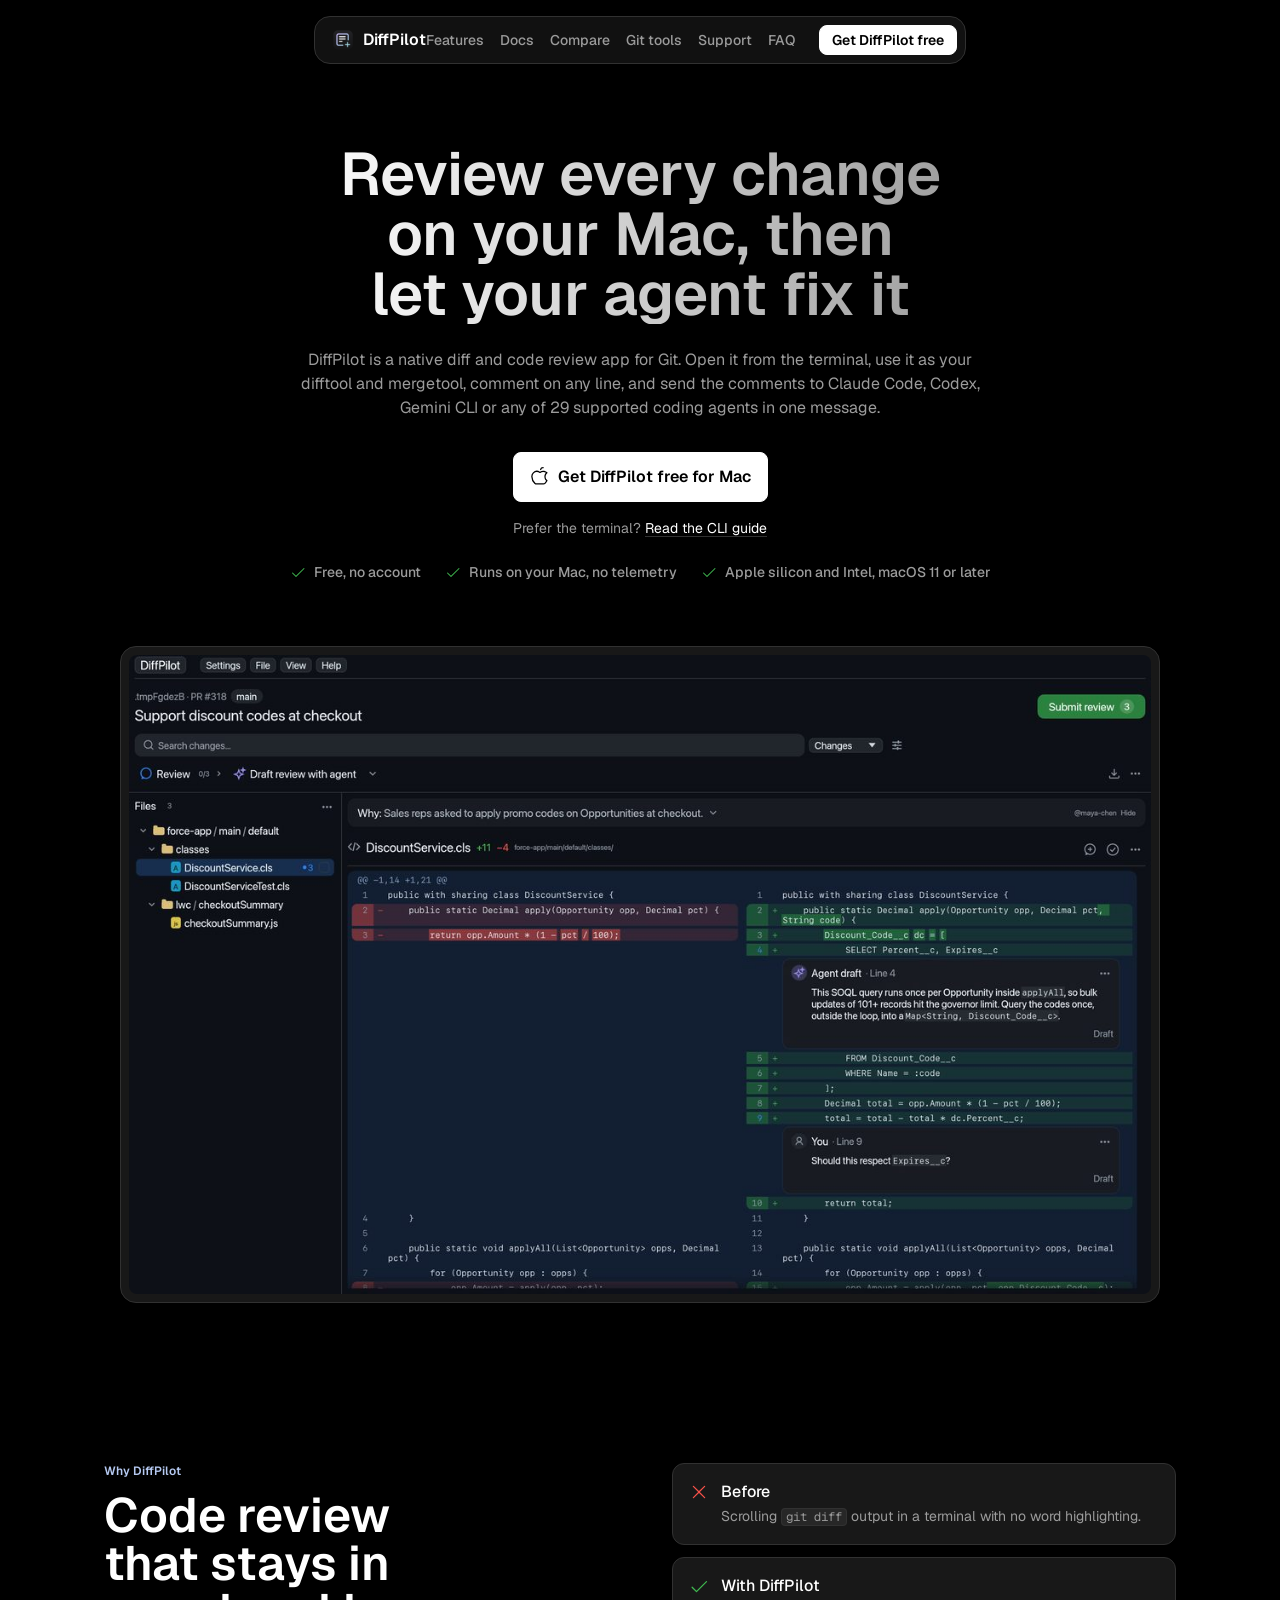
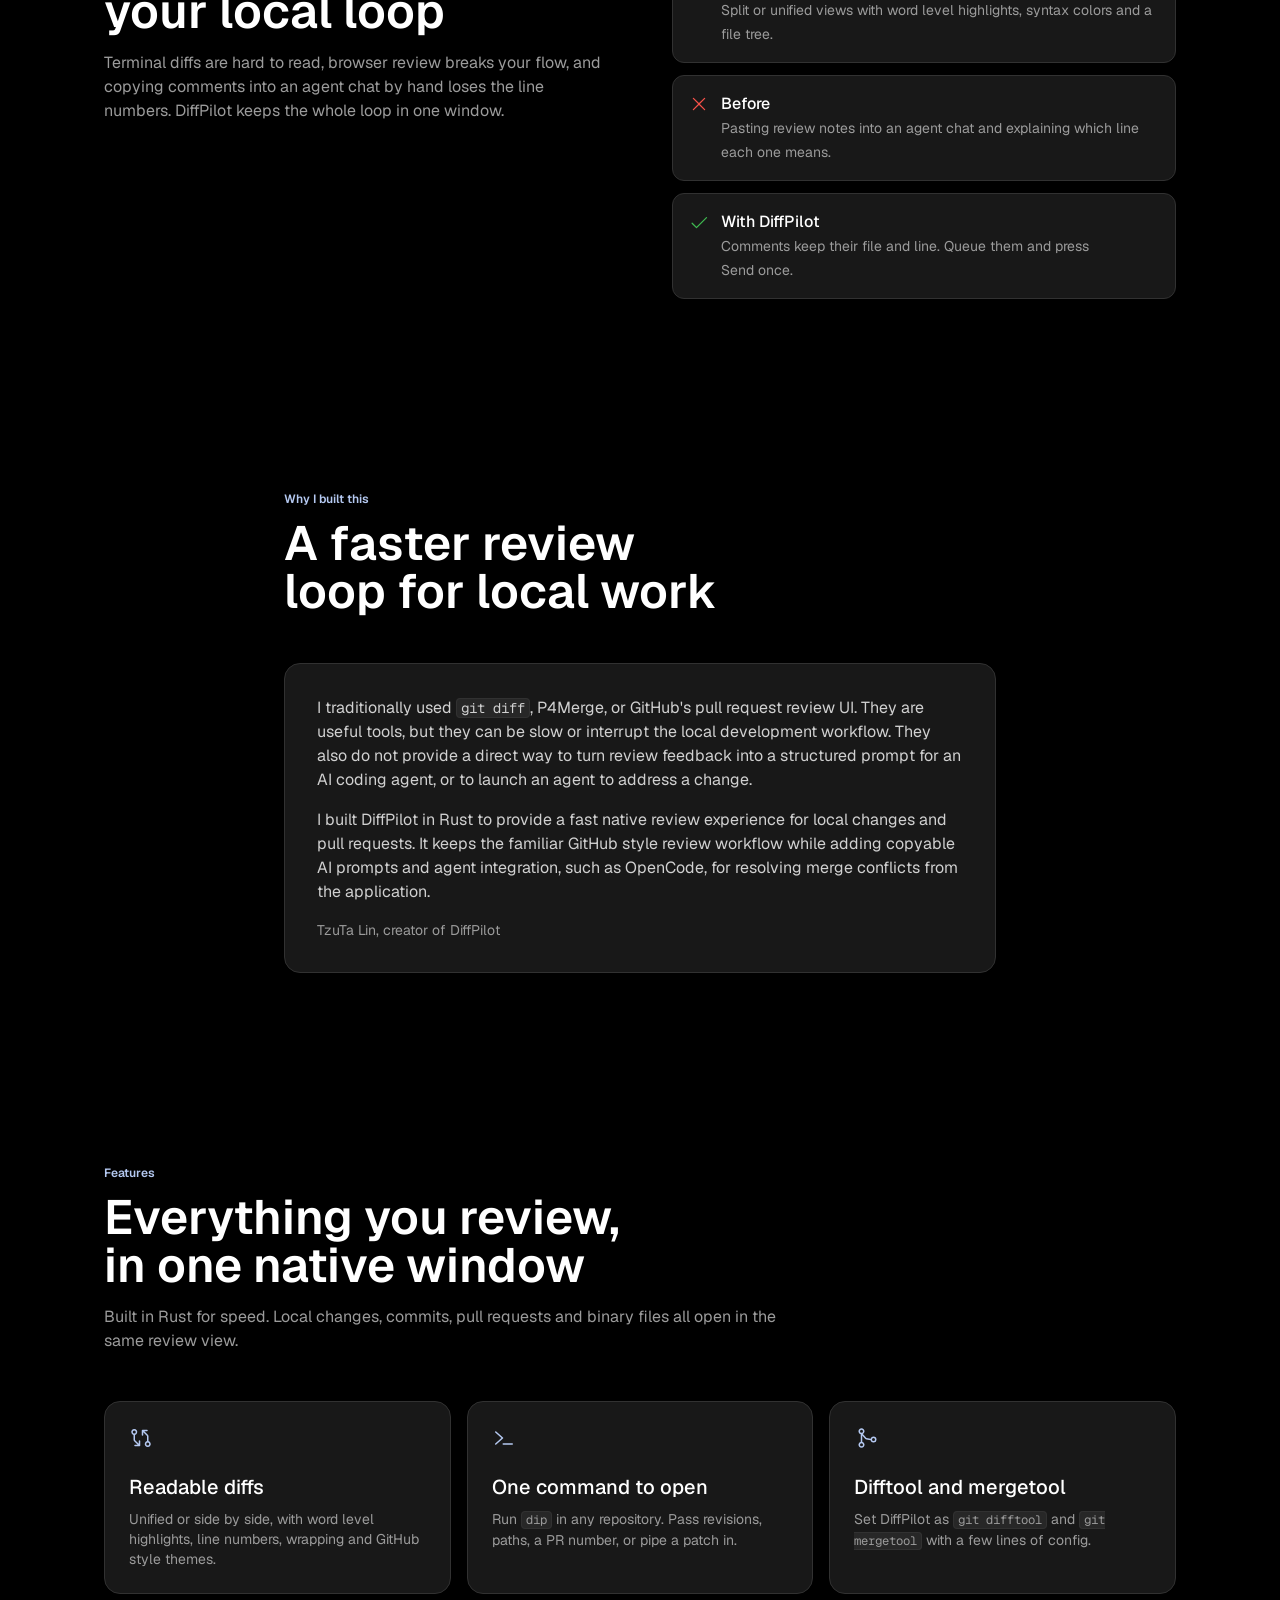
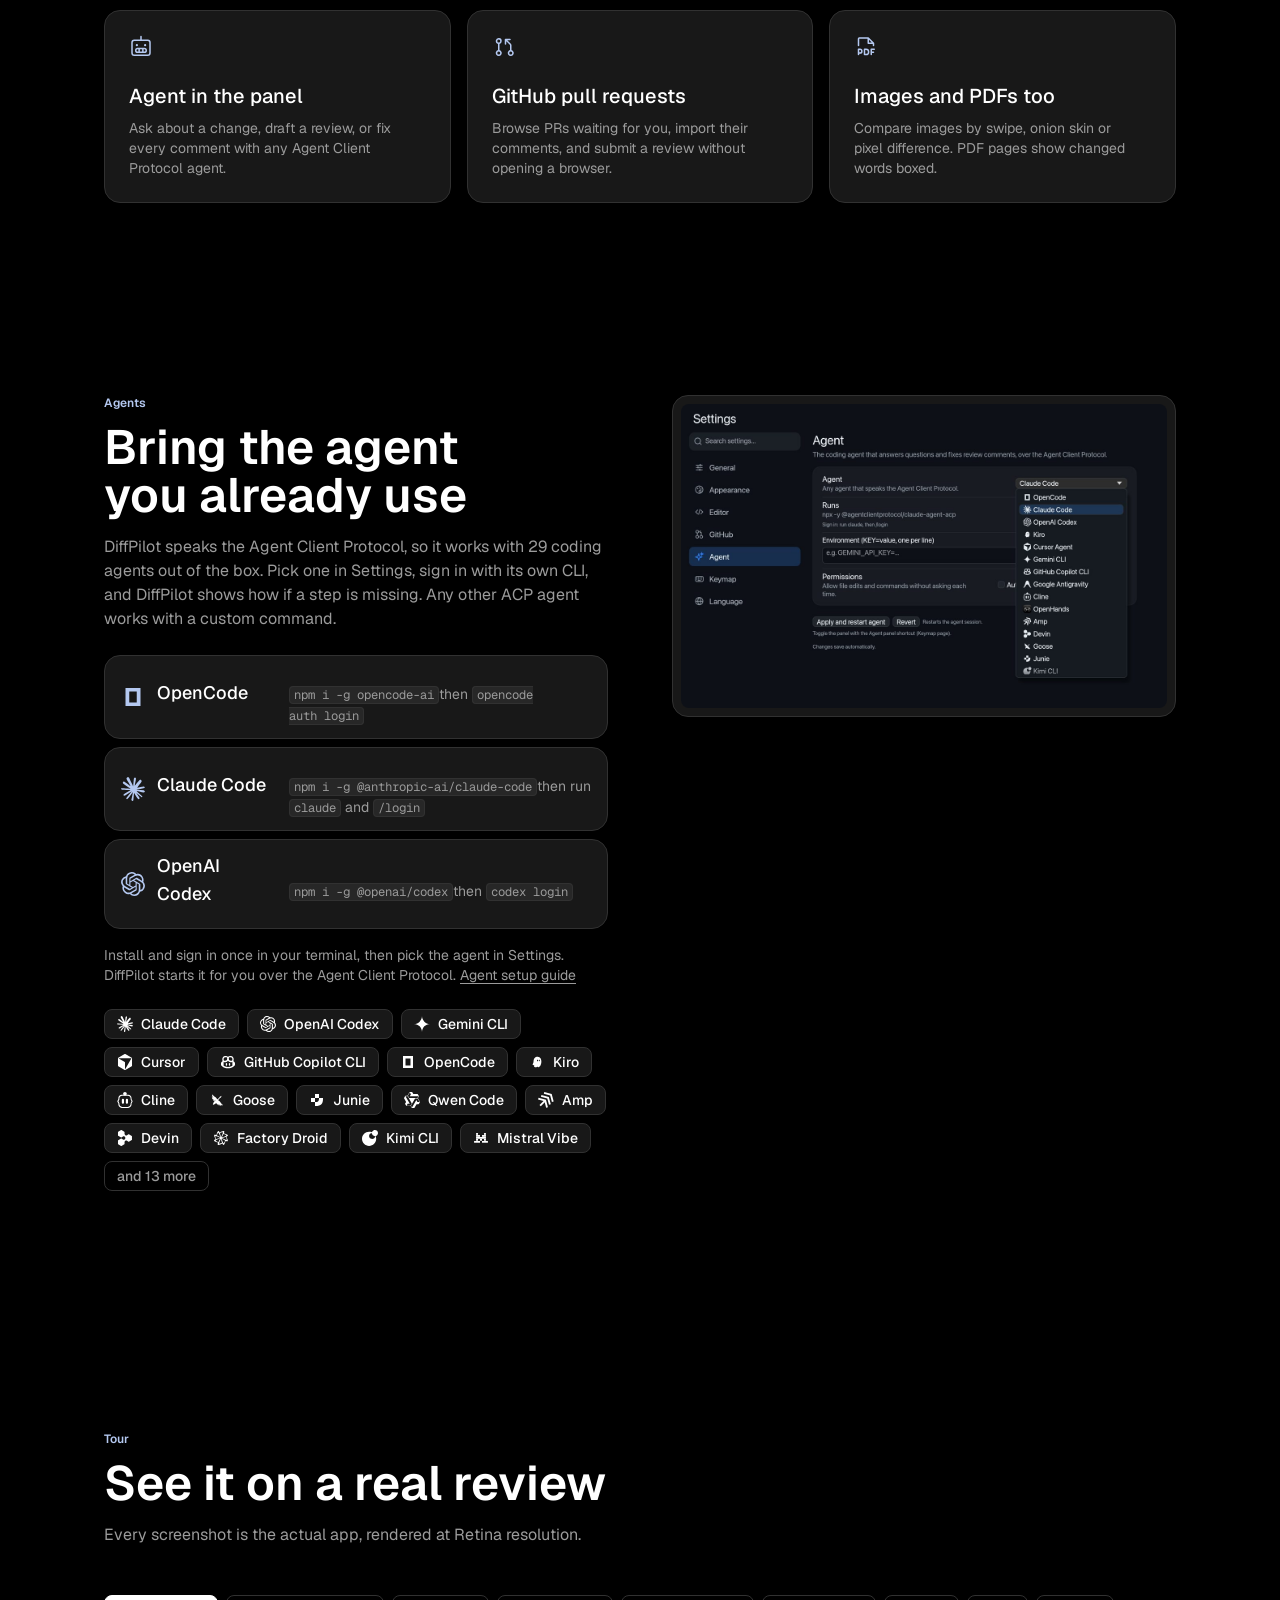
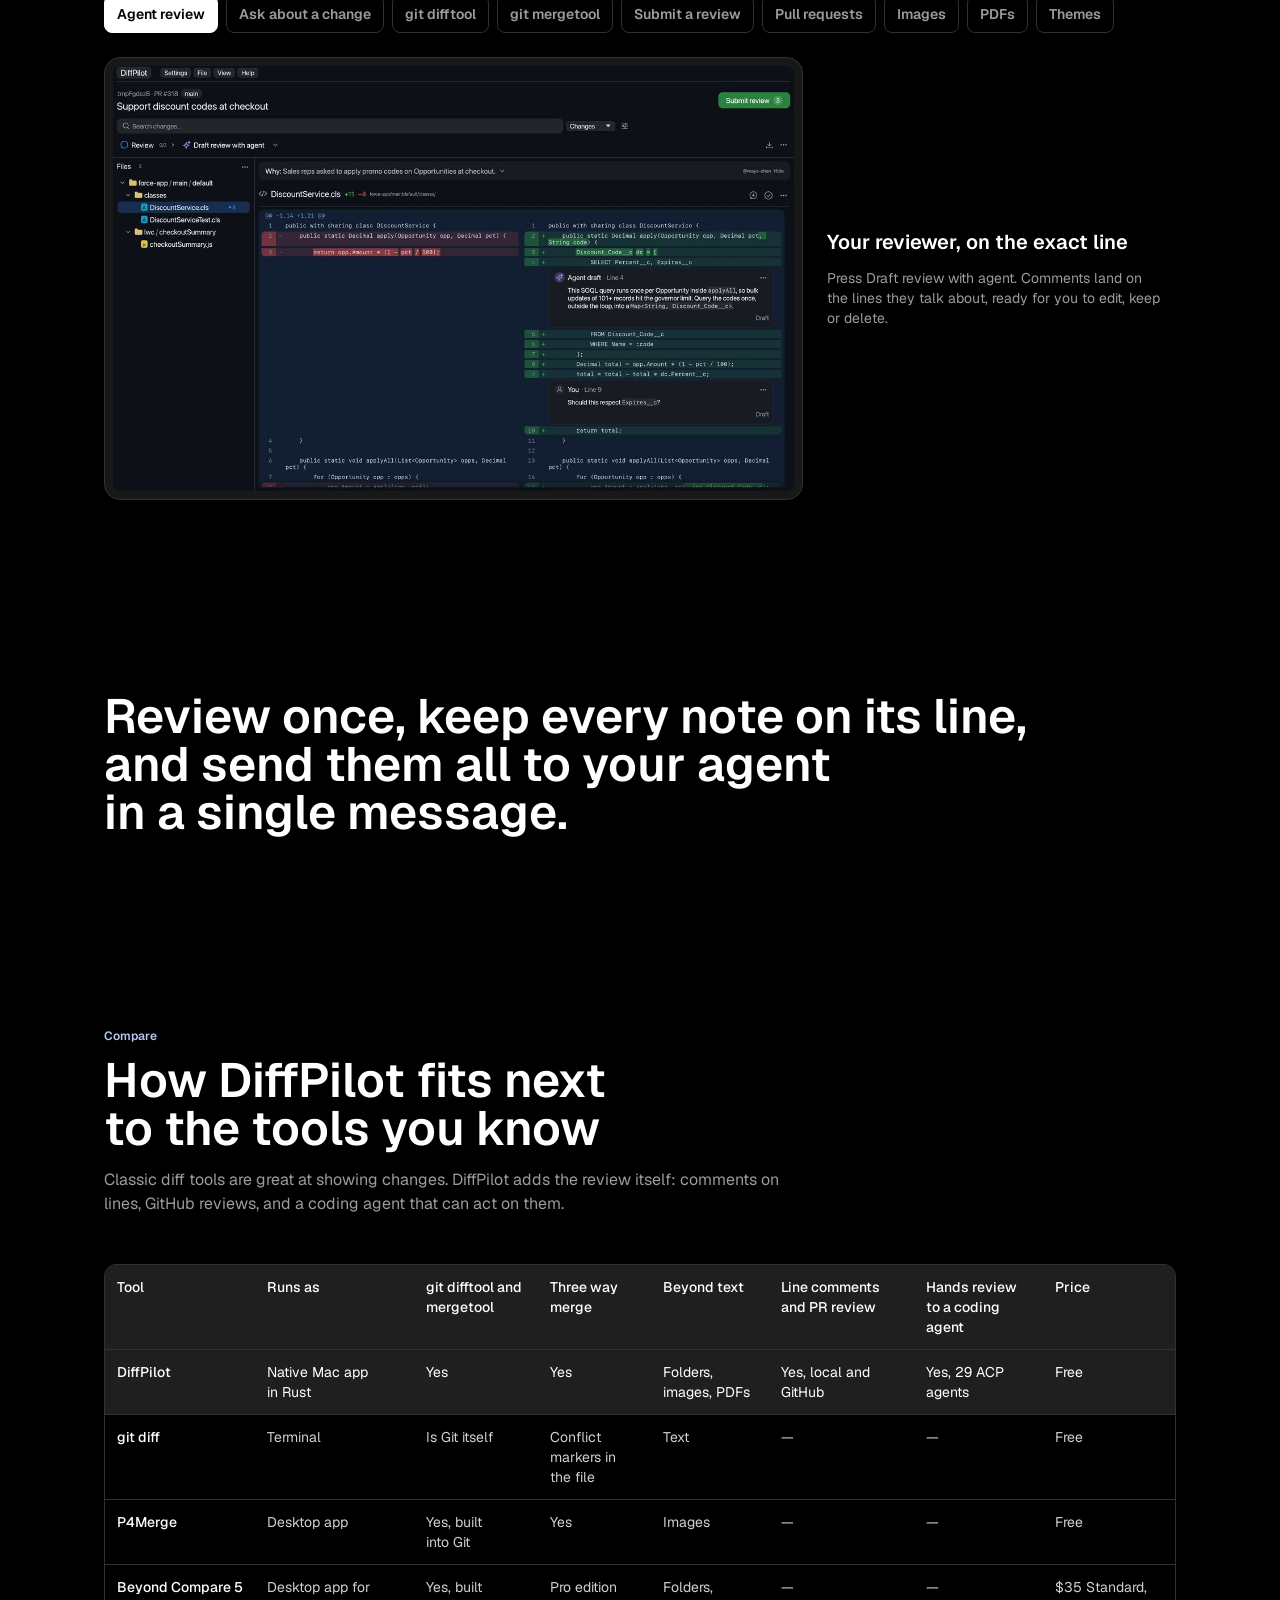
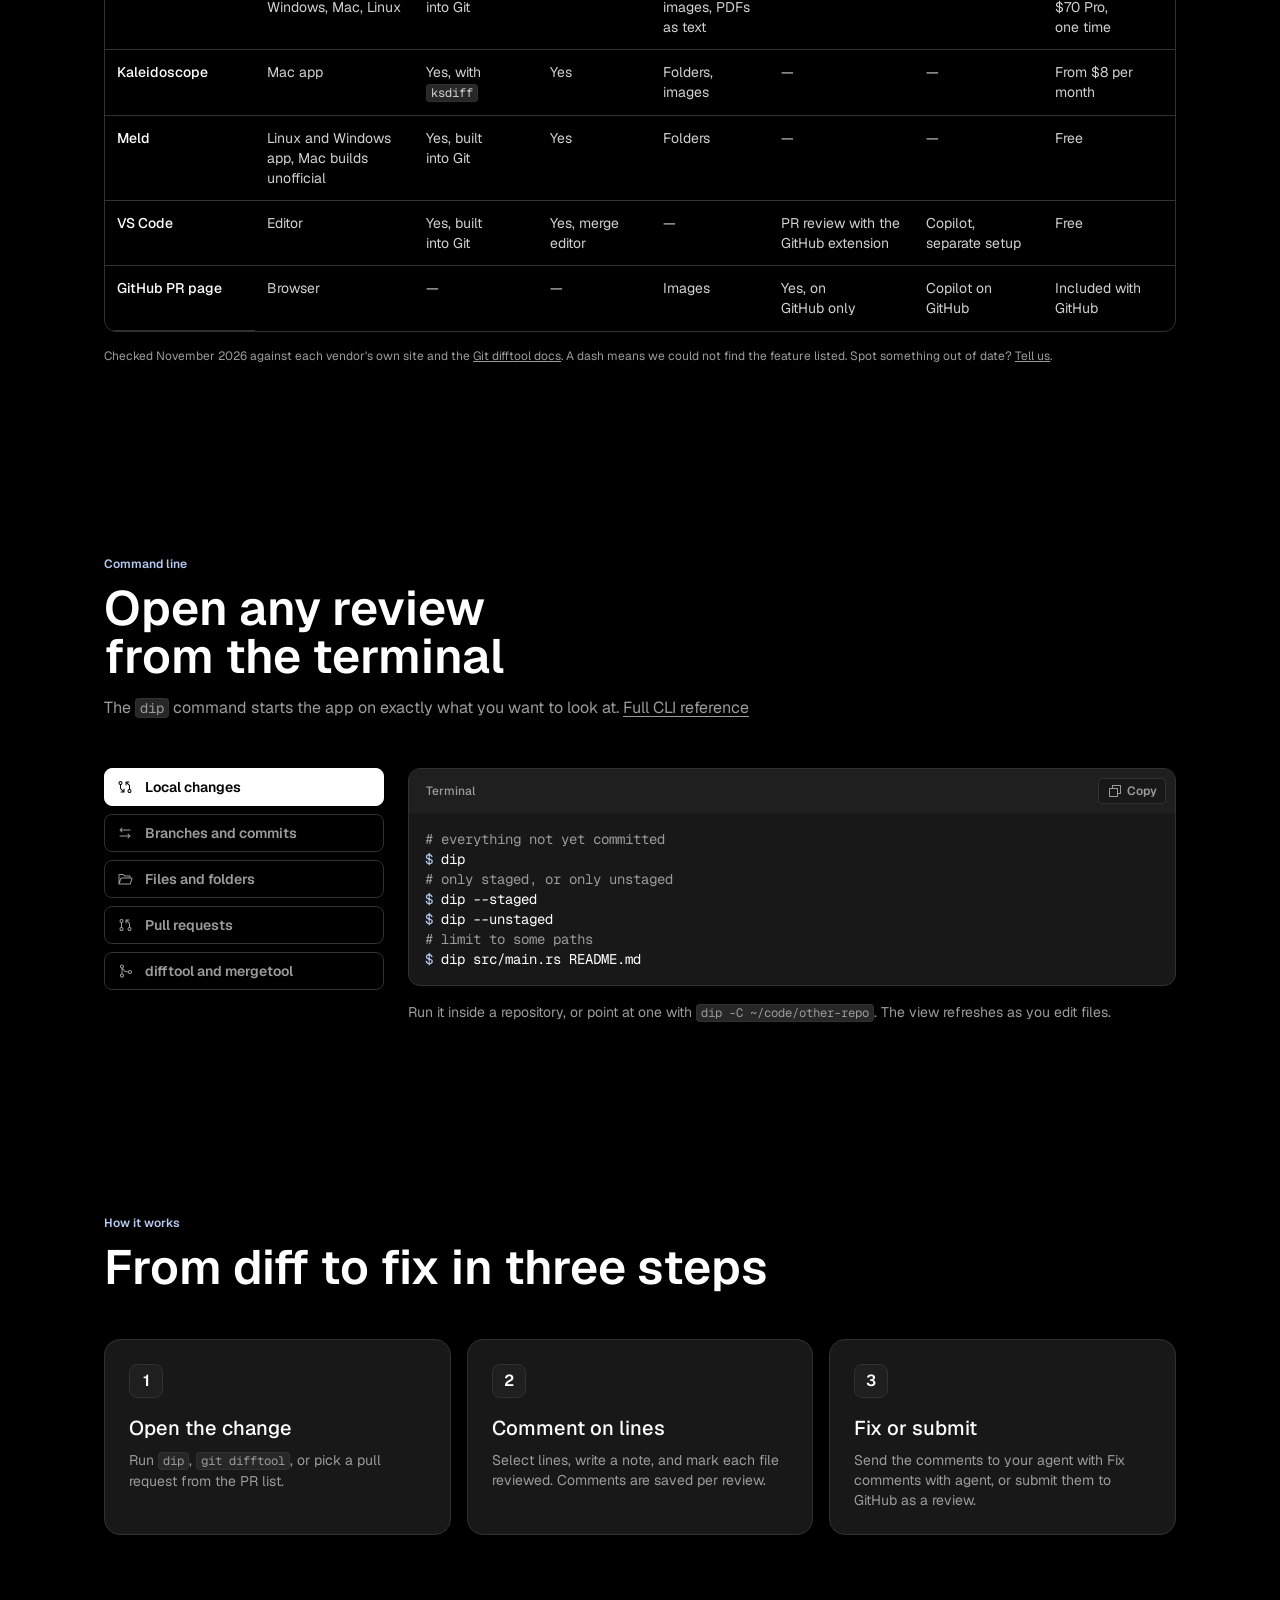
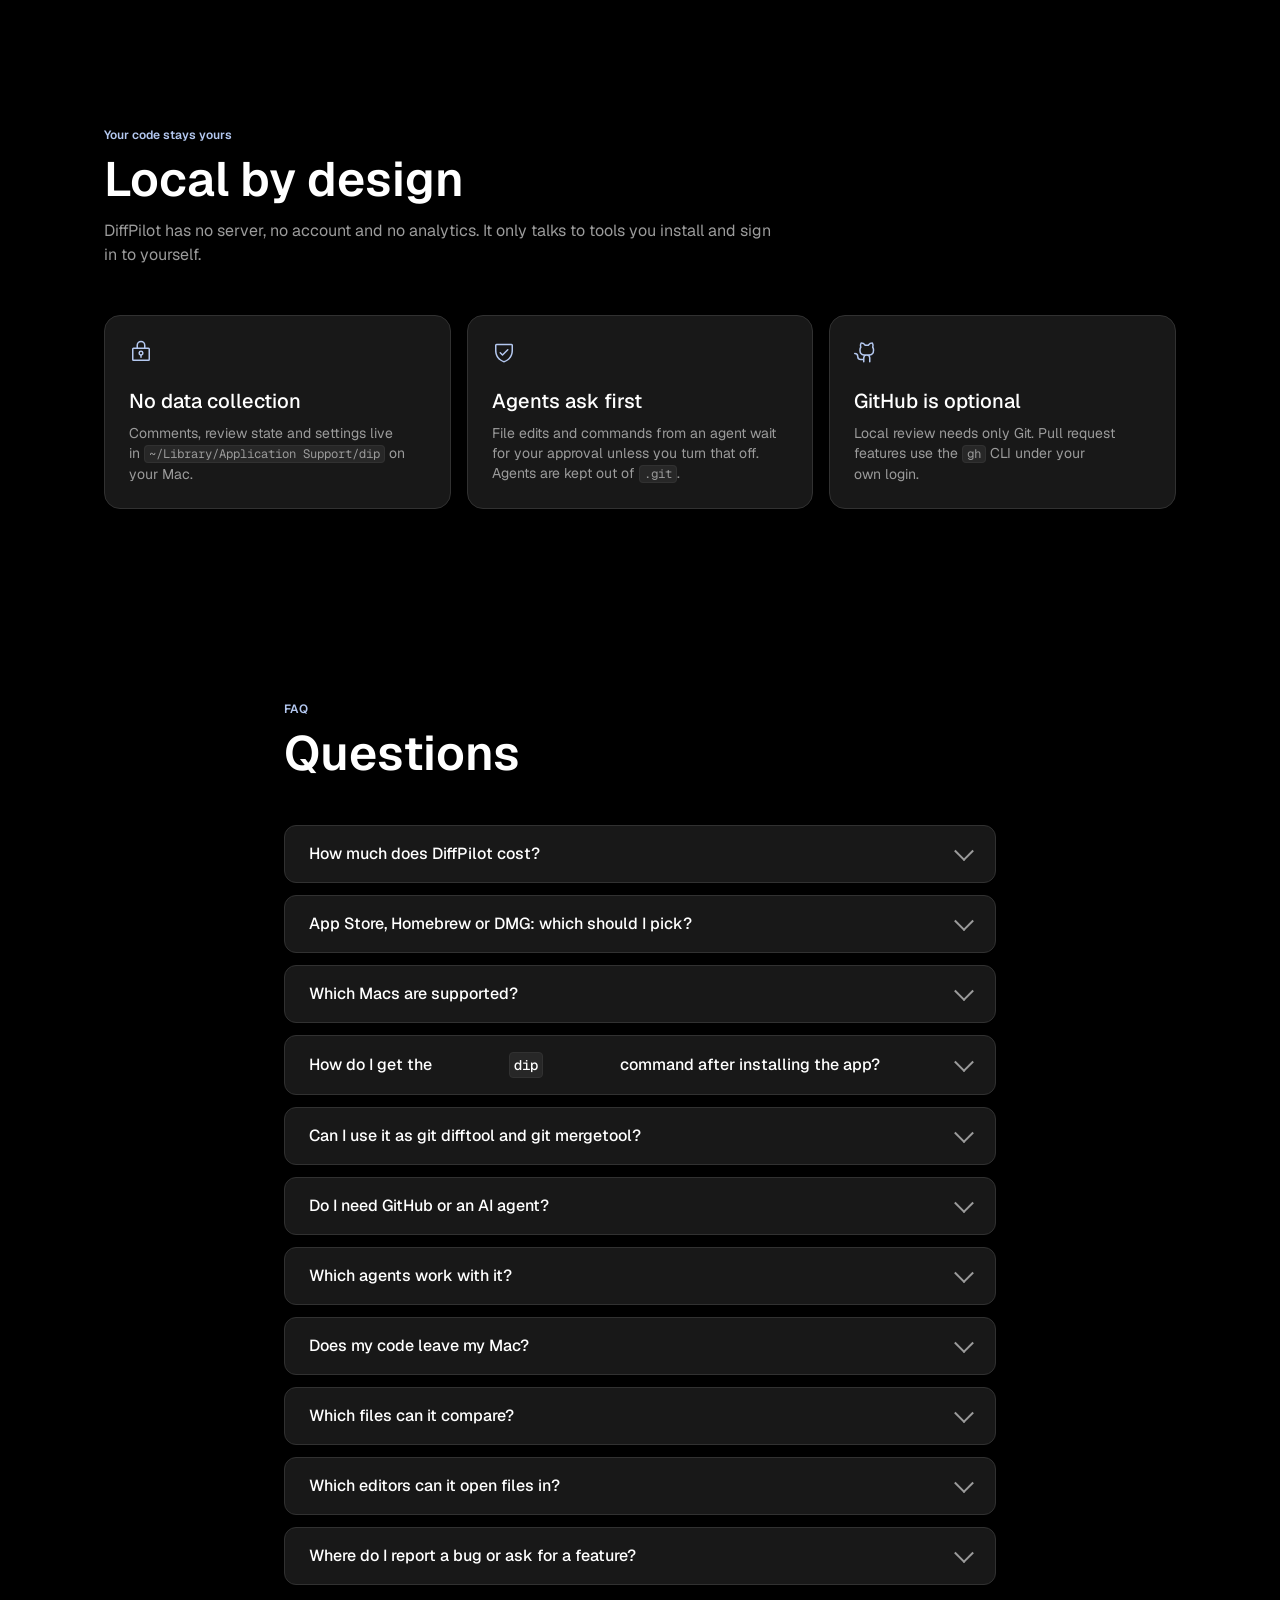
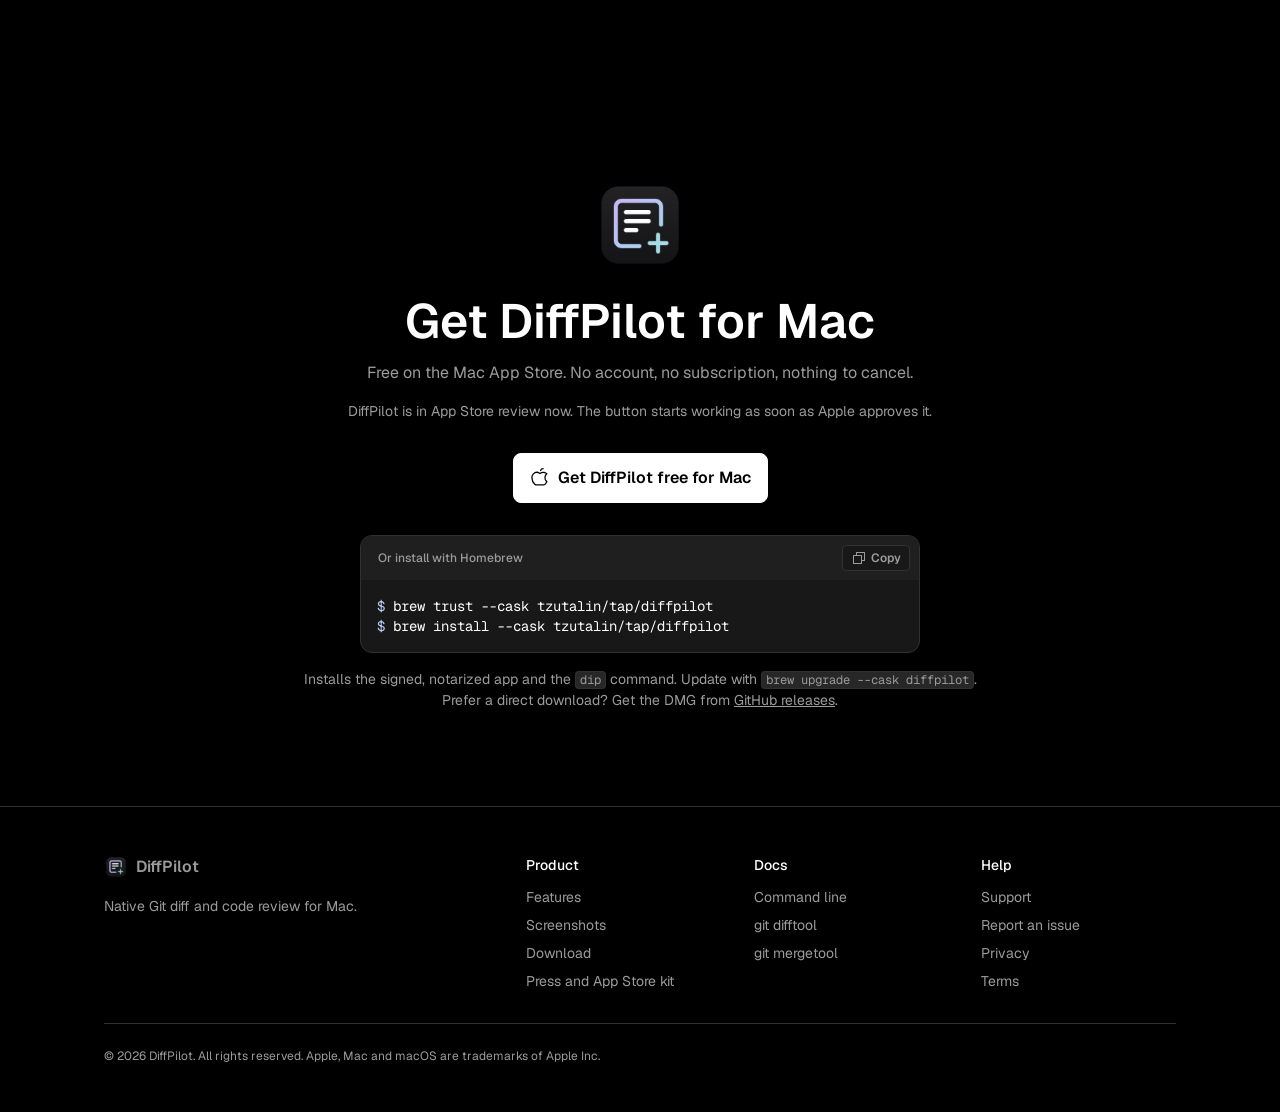
==== commit 2a7b51f8: "Add why I built this, tool comparison, featured agents; refresh App Store kit for 0.1.4 Co-Authored-" ====
--- a/index.html
+++ b/index.html
@@ -29,6 +29,7 @@
   <div class="links body-5" id="menu">
     <a href="#features">Features</a>
     <a href="docs.html">Docs</a>
+    <a href="#compare">Compare</a>
     <a href="docs.html#git-difftool">Git tools</a>
     <a href="support.html">Support</a>
     <a href="#faq">FAQ</a>
@@ -76,6 +77,21 @@
   </div>
 </section>
 
+<!-- Why I built this -->
+<section id="story" aria-labelledby="story-title">
+  <div class="wrap narrow">
+    <div class="head reveal">
+      <span class="eyebrow caption-3">Why I built this</span>
+      <h2 id="story-title" class="heading-2">A faster review loop for local work</h2>
+    </div>
+    <div class="story reveal">
+      <p class="body-3">I traditionally used <code>git diff</code>, P4Merge, or GitHub's pull request review UI. They are useful tools, but they can be slow or interrupt the local development workflow. They also do not provide a direct way to turn review feedback into a structured prompt for an AI coding agent, or to launch an agent to address a change.</p>
+      <p class="body-3">I built DiffPilot in Rust to provide a fast native review experience for local changes and pull requests. It keeps the familiar GitHub style review workflow while adding copyable AI prompts and agent integration, such as OpenCode, for resolving merge conflicts from the application.</p>
+      <p class="caption-2 muted">TzuTa Lin, creator of DiffPilot</p>
+    </div>
+  </div>
+</section>
+
 <!-- Benefits -->
 <section id="features" aria-labelledby="features-title">
   <div class="wrap">
@@ -87,7 +103,7 @@
     <div class="grid three">
       <article class="card reveal"><span class="i i-lg" style="--src:url(assets/icons/git-diff.svg)"></span><h3 class="title-1">Readable diffs</h3><p class="body-6">Unified or side by side, with word level highlights, line numbers, wrapping and GitHub style themes.</p></article>
       <article class="card reveal"><span class="i i-lg" style="--src:url(assets/icons/terminal.svg)"></span><h3 class="title-1">One command to open</h3><p class="body-6">Run <code>dip</code> in any repository. Pass revisions, paths, a PR number, or pipe a patch in.</p></article>
-      <article class="card reveal"><span class="i i-lg" style="--src:url(assets/icons/git-merge.svg)"></span><h3 class="title-1">Difftool and mergetool</h3><p class="body-6">Set DiffPilot as <code>git difftool</code> and <code>git mergetool</code> with four lines of config.</p></article>
+      <article class="card reveal"><span class="i i-lg" style="--src:url(assets/icons/git-merge.svg)"></span><h3 class="title-1">Difftool and mergetool</h3><p class="body-6">Set DiffPilot as <code>git difftool</code> and <code>git mergetool</code> with a few lines of config.</p></article>
       <article class="card reveal"><span class="i i-lg" style="--src:url(assets/icons/robot.svg)"></span><h3 class="title-1">Agent in the panel</h3><p class="body-6">Ask about a change, draft a review, or fix every comment with any Agent Client Protocol agent.</p></article>
       <article class="card reveal"><span class="i i-lg" style="--src:url(assets/icons/git-pull-request.svg)"></span><h3 class="title-1">GitHub pull requests</h3><p class="body-6">Browse PRs waiting for you, import their comments, and submit a review without opening a browser.</p></article>
       <article class="card reveal"><span class="i i-lg" style="--src:url(assets/icons/file-pdf.svg)"></span><h3 class="title-1">Images and PDFs too</h3><p class="body-6">Compare images by swipe, onion skin or pixel difference. PDF pages show changed words boxed.</p></article>
@@ -102,6 +118,12 @@
       <span class="eyebrow caption-3">Agents</span>
       <h2 id="agents-title" class="heading-2">Bring the agent you already use</h2>
       <p class="body-3">DiffPilot speaks the Agent Client Protocol, so it works with 29 coding agents out of the box. Pick one in Settings, sign in with its own CLI, and DiffPilot shows how if a step is missing. Any other ACP agent works with a custom command.</p>
+      <div class="featured-agents">
+        <div class="card"><span class="i i-lg" style="--src:url(assets/agents/opencode.svg)"></span><h3 class="title-2">OpenCode</h3><p class="caption-2"><code>npm i -g opencode-ai</code><br>then <code>opencode auth login</code></p></div>
+        <div class="card"><span class="i i-lg" style="--src:url(assets/agents/claude-acp.svg)"></span><h3 class="title-2">Claude Code</h3><p class="caption-2"><code>npm i -g @anthropic-ai/claude-code</code><br>then run <code>claude</code> and <code>/login</code></p></div>
+        <div class="card"><span class="i i-lg" style="--src:url(assets/agents/codex-acp.svg)"></span><h3 class="title-2">OpenAI Codex</h3><p class="caption-2"><code>npm i -g @openai/codex</code><br>then <code>codex login</code></p></div>
+      </div>
+      <p class="caption-2 muted" style="margin-top:var(--s-200)">Install and sign in once in your terminal, then pick the agent in Settings. DiffPilot starts it for you over the Agent Client Protocol. <a href="docs.html#agents" style="text-decoration:underline;text-underline-offset:3px">Agent setup guide</a></p>
       <ul class="agents caption-1">
         <li><span class="i" style="--src:url(assets/agents/claude-acp.svg)"></span>Claude Code</li>
         <li><span class="i" style="--src:url(assets/agents/codex-acp.svg)"></span>OpenAI Codex</li>
@@ -139,6 +161,7 @@
       <button class="tab" role="tab" id="t-ask" aria-controls="p-ask" aria-selected="false" tabindex="-1">Ask about a change</button>
       <button class="tab" role="tab" id="t-difftool" aria-controls="p-difftool" aria-selected="false" tabindex="-1">git difftool</button>
       <button class="tab" role="tab" id="t-merge" aria-controls="p-merge" aria-selected="false" tabindex="-1">git mergetool</button>
+      <button class="tab" role="tab" id="t-submit" aria-controls="p-submit" aria-selected="false" tabindex="-1">Submit a review</button>
       <button class="tab" role="tab" id="t-prs" aria-controls="p-prs" aria-selected="false" tabindex="-1">Pull requests</button>
       <button class="tab" role="tab" id="t-image" aria-controls="p-image" aria-selected="false" tabindex="-1">Images</button>
       <button class="tab" role="tab" id="t-pdf" aria-controls="p-pdf" aria-selected="false" tabindex="-1">PDFs</button>
@@ -160,6 +183,10 @@
       <div class="frame"><a class="zoom" href="assets/screens/mergetool.jpg"><img loading="lazy" src="assets/screens/mergetool-sm.jpg" width="1200" height="750" alt="Three way merge view with local, base and remote columns for each conflict"></a></div>
       <div><h3 class="heading-6">Three way merge for conflicts</h3><p class="body-6">Local, base and remote sit side by side for every conflict. Pick a side, combine both, or type the resolution, then Save and exit.</p><p class="body-6"><a href="docs.html#git-mergetool">Set it up</a></p></div>
     </div>
+    <div class="panel" role="tabpanel" id="p-submit" aria-labelledby="t-submit" hidden>
+      <div class="frame"><a class="zoom" href="assets/screens/submit-review.jpg"><img loading="lazy" src="assets/screens/submit-review-sm.jpg" width="1200" height="750" alt="Submit review dialog with Comment, Approve and Request changes options for a GitHub pull request"></a></div>
+      <div><h3 class="heading-6">Post the review to GitHub</h3><p class="body-6">Your line comments go up as one GitHub review. Choose Comment, Approve or Request changes, without opening a browser.</p></div>
+    </div>
     <div class="panel" role="tabpanel" id="p-prs" aria-labelledby="t-prs" hidden>
       <div class="frame"><a class="zoom" href="assets/screens/pull-requests.jpg"><img loading="lazy" src="assets/screens/pull-requests-sm.jpg" width="1200" height="750" alt="Pull request list grouped by review requested, my PRs and assigned to me"></a></div>
       <div><h3 class="heading-6">Every PR that needs you</h3><p class="body-6">Review requests, your own PRs and assignments in one list, through the GitHub CLI you already use.</p></div>
@@ -181,7 +208,34 @@
 
 <!-- Tagline reveal -->
 <section class="tagline" aria-label="Summary">
-  <div class="wrap"><p>Review once, keep every note on its line,<br>and send them all to your agent in a single message.</p></div>
+  <div class="wrap"><p>Review once, keep every note on its line,<br>and send them all to your agent<br>in a single message.</p></div>
+</section>
+
+<!-- Comparison -->
+<section id="compare" aria-labelledby="compare-title">
+  <div class="wrap">
+    <div class="head reveal">
+      <span class="eyebrow caption-3">Compare</span>
+      <h2 id="compare-title" class="heading-2">How DiffPilot fits next to the tools you know</h2>
+      <p class="body-3">Classic diff tools are great at showing changes. DiffPilot adds the review itself: comments on lines, GitHub reviews, and a coding agent that can act on them.</p>
+    </div>
+    <div class="table-wrap reveal">
+      <table class="cmp">
+        <thead><tr><th scope="col">Tool</th><th scope="col">Runs as</th><th scope="col">git difftool and mergetool</th><th scope="col">Three way merge</th><th scope="col">Beyond text</th><th scope="col">Line comments and PR review</th><th scope="col">Hands review to a coding agent</th><th scope="col">Price</th></tr></thead>
+        <tbody>
+          <tr class="us"><th scope="row">DiffPilot</th><td>Native Mac app in Rust</td><td>Yes</td><td>Yes</td><td>Folders, images, PDFs</td><td>Yes, local and GitHub</td><td>Yes, 29 ACP agents</td><td>Free</td></tr>
+          <tr><th scope="row">git diff</th><td>Terminal</td><td>Is Git itself</td><td>Conflict markers in the file</td><td>Text</td><td>—</td><td>—</td><td>Free</td></tr>
+          <tr><th scope="row">P4Merge</th><td>Desktop app</td><td>Yes, built into Git</td><td>Yes</td><td>Images</td><td>—</td><td>—</td><td>Free</td></tr>
+          <tr><th scope="row">Beyond Compare 5</th><td>Desktop app for Windows, Mac, Linux</td><td>Yes, built into Git</td><td>Pro edition</td><td>Folders, images, PDFs as text</td><td>—</td><td>—</td><td>$35 Standard, $70 Pro, one time</td></tr>
+          <tr><th scope="row">Kaleidoscope</th><td>Mac app</td><td>Yes, with <code>ksdiff</code></td><td>Yes</td><td>Folders, images</td><td>—</td><td>—</td><td>From $8 per month</td></tr>
+          <tr><th scope="row">Meld</th><td>Linux and Windows app, Mac builds unofficial</td><td>Yes, built into Git</td><td>Yes</td><td>Folders</td><td>—</td><td>—</td><td>Free</td></tr>
+          <tr><th scope="row">VS Code</th><td>Editor</td><td>Yes, built into Git</td><td>Yes, merge editor</td><td>—</td><td>PR review with the GitHub extension</td><td>Copilot, separate setup</td><td>Free</td></tr>
+          <tr><th scope="row">GitHub PR page</th><td>Browser</td><td>—</td><td>—</td><td>Images</td><td>Yes, on GitHub only</td><td>Copilot on GitHub</td><td>Included with GitHub</td></tr>
+        </tbody>
+      </table>
+    </div>
+    <p class="caption-5 muted" style="margin-top:var(--s-200)">Checked November 2026 against each vendor's own site and the <a href="https://git-scm.com/docs/git-difftool" style="text-decoration:underline">Git difftool docs</a>. A dash means we could not find the feature listed. Spot something out of date? <a href="https://github.com/tzutalin/DiffPilot/issues/new/choose" style="text-decoration:underline">Tell us</a>.</p>
+  </div>
 </section>
 
 <!-- CLI quick start -->
@@ -303,6 +357,7 @@
   <div class="wrap narrow">
     <div class="head reveal"><span class="eyebrow caption-3">FAQ</span><h2 id="faq-title" class="heading-2">Questions</h2></div>
     <details><summary class="title-3">How much does DiffPilot cost?</summary><div class="a body-6"><p>DiffPilot is free. There is no account, subscription or in app purchase.</p></div></details>
+    <details><summary class="title-3">App Store, Homebrew or DMG: which should I pick?</summary><div class="a body-6"><p>All three are the same app, signed by the same developer. Mac App Store apps run in Apple's App Sandbox, which limits starting your own <code>git</code>, <code>gh</code> and agent tools. If you review Git repositories every day, install with Homebrew or the DMG, which run your tools with your own logins.</p></div></details>
     <details><summary class="title-3">Which Macs are supported?</summary><div class="a body-6"><p>macOS 11 Big Sur or later, on Apple silicon and Intel Macs.</p></div></details>
     <details><summary class="title-3">How do I get the <code>dip</code> command after installing the app?</summary><div class="a body-6"><p>Link the binary inside the app into your PATH once:</p><p><code>ln -sf /Applications/DiffPilot.app/Contents/MacOS/dip ~/.local/bin/dip</code></p><p>See <a href="docs.html#install-cli" style="text-decoration:underline">Install the command line tool</a> for other options.</p></div></details>
     <details><summary class="title-3">Can I use it as git difftool and git mergetool?</summary><div class="a body-6"><p>Yes. Add the config shown in the <a href="docs.html#git-difftool" style="text-decoration:underline">Git tools guide</a>. The mergetool writes the merged file and tells Git whether you finished, so <code>trustExitCode</code> works.</p></div></details>
--- a/styles.css
+++ b/styles.css
@@ -159,7 +159,7 @@
 
 /* tagline reveal (B11) */
 .tagline{padding:var(--s-900) 0}
-.tagline p{max-width:820px;font-size:36px;line-height:40px;font-weight:600}
+.tagline p{max-width:1000px;font-size:36px;line-height:40px;font-weight:600}
 @media(min-width:768px){.tagline p{font-size:48px;line-height:48px}}
 .tagline .w{color:var(--dim);transition:color .6s var(--ease)}
 .tagline .w.on{color:var(--text)}
@@ -223,6 +223,19 @@
 .table-wrap table th,.table-wrap table td{border-width:0 0 1px 0}
 .table-wrap table tr:last-child td{border-bottom:0}
 
+/* story, featured agents, comparison */
+.story{display:grid;gap:var(--s-200);padding:var(--s-400);border:1px solid var(--line);border-radius:16px;background:var(--surface)}
+.story p.body-3{color:#D0D0D0}
+.featured-agents{display:grid;gap:var(--s-75);margin-top:var(--s-300)}
+.featured-agents .card{display:grid;grid-template-columns:24px 120px 1fr;align-items:center;gap:var(--s-100);padding:var(--s-100) var(--s-200)}
+.featured-agents .card .i-lg{margin:0}
+.featured-agents p{color:var(--muted)}
+.featured-agents p br{display:none}
+@media (max-width:640px){.featured-agents .card{grid-template-columns:24px 1fr}.featured-agents p{grid-column:1/-1}.featured-agents p br{display:inline}}
+table.cmp{min-width:960px}
+table.cmp th[scope="row"]{background:transparent;white-space:nowrap}
+table.cmp tr.us th,table.cmp tr.us td{background:var(--surface-2);color:var(--text)}
+
 /* App Store kit fields */
 .field{border:1px solid var(--line);border-radius:12px;background:var(--surface);overflow:hidden}
 .field .bar{display:flex;align-items:center;justify-content:space-between;gap:var(--s-100);padding:var(--s-75) var(--s-75) var(--s-75) var(--s-200);background:var(--surface-2)}
